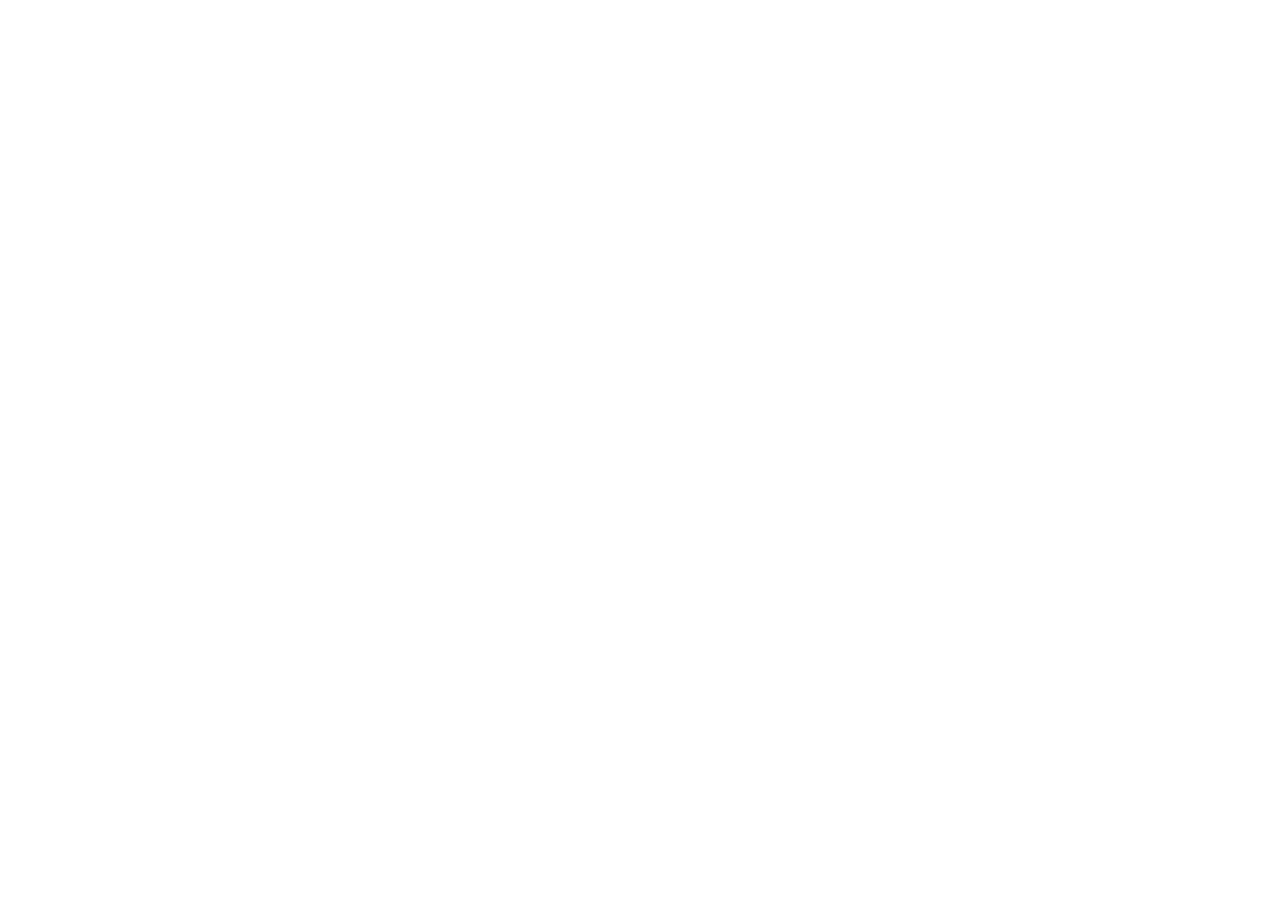
==== index.html @ 8d79bbdd "Initial commit" ====
<!DOCTYPE html>
<html lang="en">
<head>
    <meta charset="UTF-8">
    <meta name="viewport" content="width=device-width, initial-scale=1.0">
    <title>UseDev</title>
    <link rel="preconnect" href="https://fonts.googleapis.com">
<link rel="preconnect" href="https://fonts.gstatic.com" crossorigin>
<link href="https://fonts.googleapis.com/css2?family=Orbitron:wght@400..900&family=Poppins:ital,wght@0,100;0,200;0,300;0,400;0,500;0,600;0,700;0,800;0,900;1,100;1,200;1,300;1,400;1,500;1,600;1,700;1,800;1,900&display=swap" rel="stylesheet">
<link rel="stylesheet" href="styles.css">
<link rel="stylesheet" href="./css/cabecalho.css">
<link rel="stylesheet" href="./css/banner.css">
<link rel="stylesheet" href="./css/categorias.css">
<link rel="stylesheet" href="./css/promocoes.css">
<link rel="stylesheet" href="./css/newsletter.css">
<link rel="stylesheet" href="./css/rodape.css">
</head>
<body>
   
    
</body>
</html>
---- styles.css ----
:root {
    --cor-texto-principal: #0B254B;
    --cor-texto-secundario: #5E6E89;
    --cor-texto: #EFEFEF;
    --fonte-texto: "Poppins", sans-serif;
    --fonte-titulo: "Orbitron", sans-serif;

    --cor-links: #090129;

    --cor-destaque-principal: #FF55DF;
    --cor-destaque-secundario: #8FFF24;

    --cor-fundo-botao: #780BF7;

    --cor-de-fundo: #FFFFFF;
}


* {
    padding: 0;
    margin: 0;
    box-sizing: border-box;
}

body {
    width: 100vw;
}

main {
    width: 100%;
}
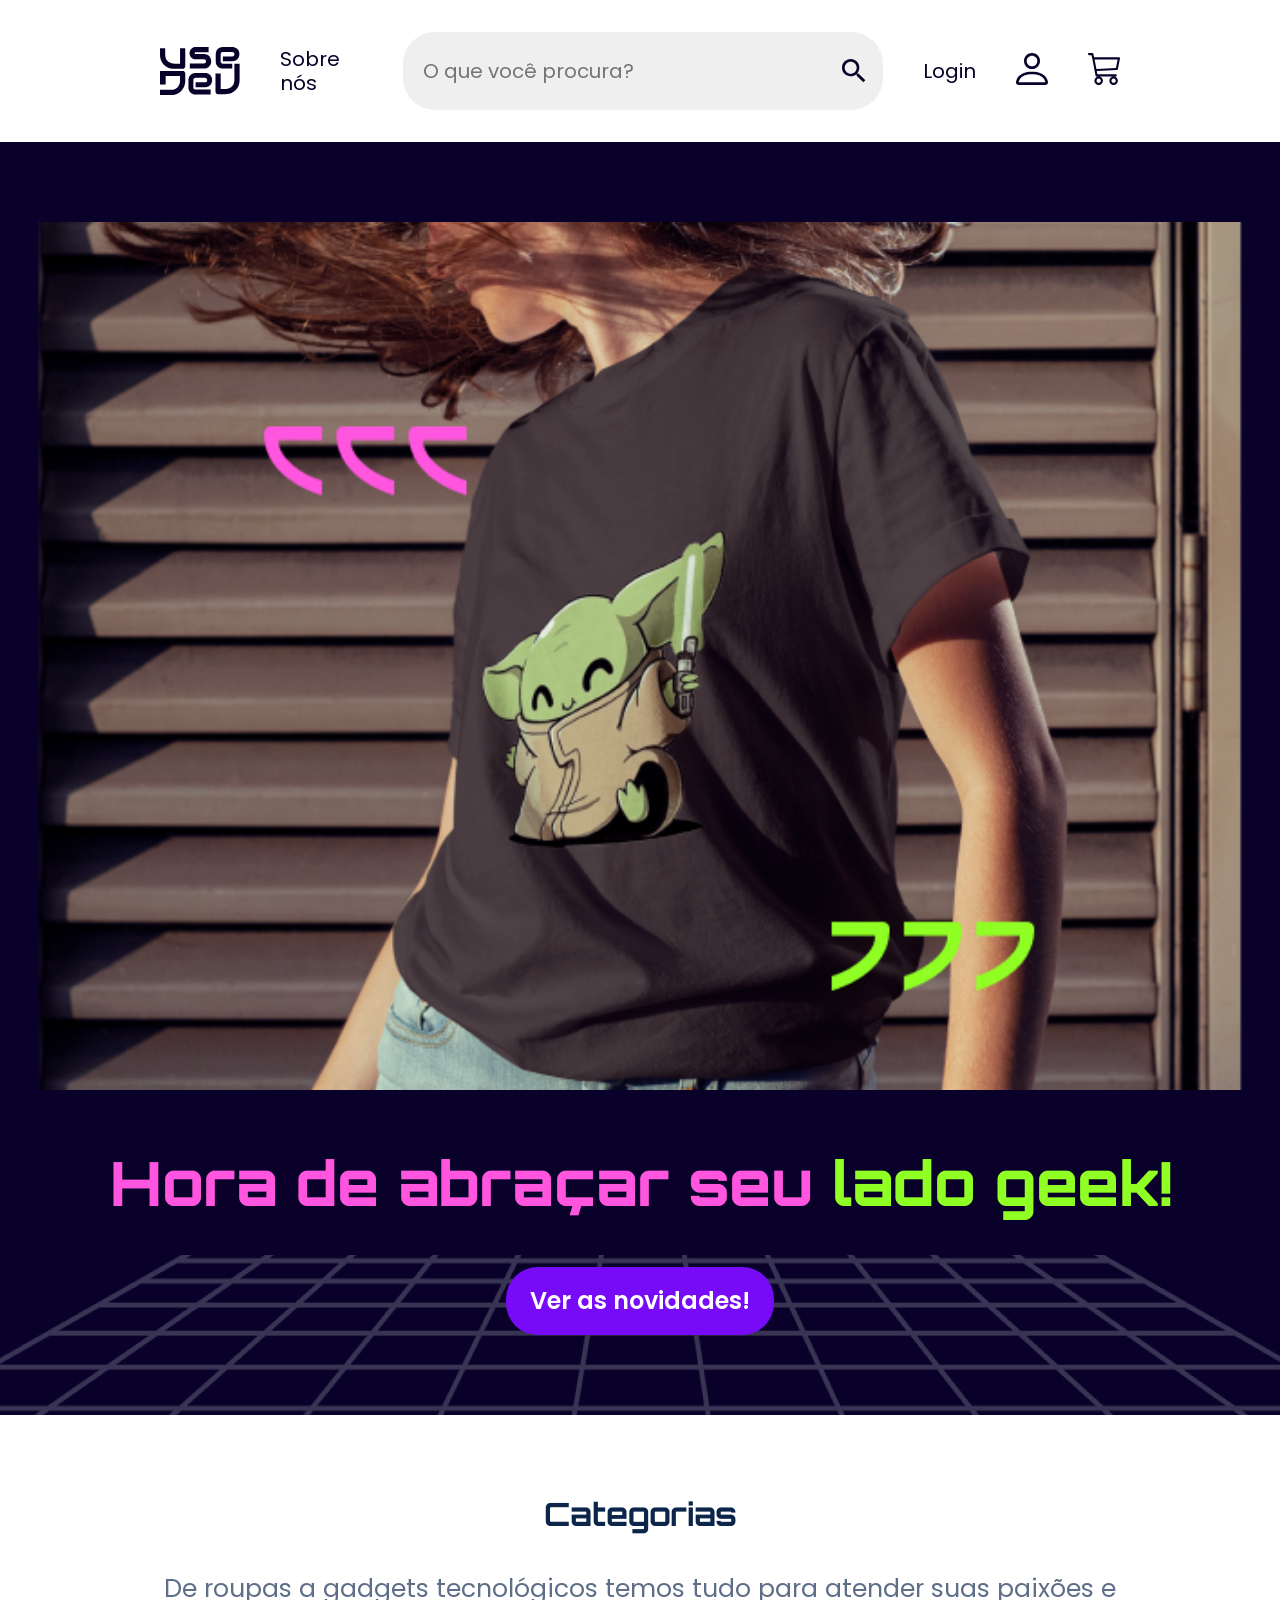
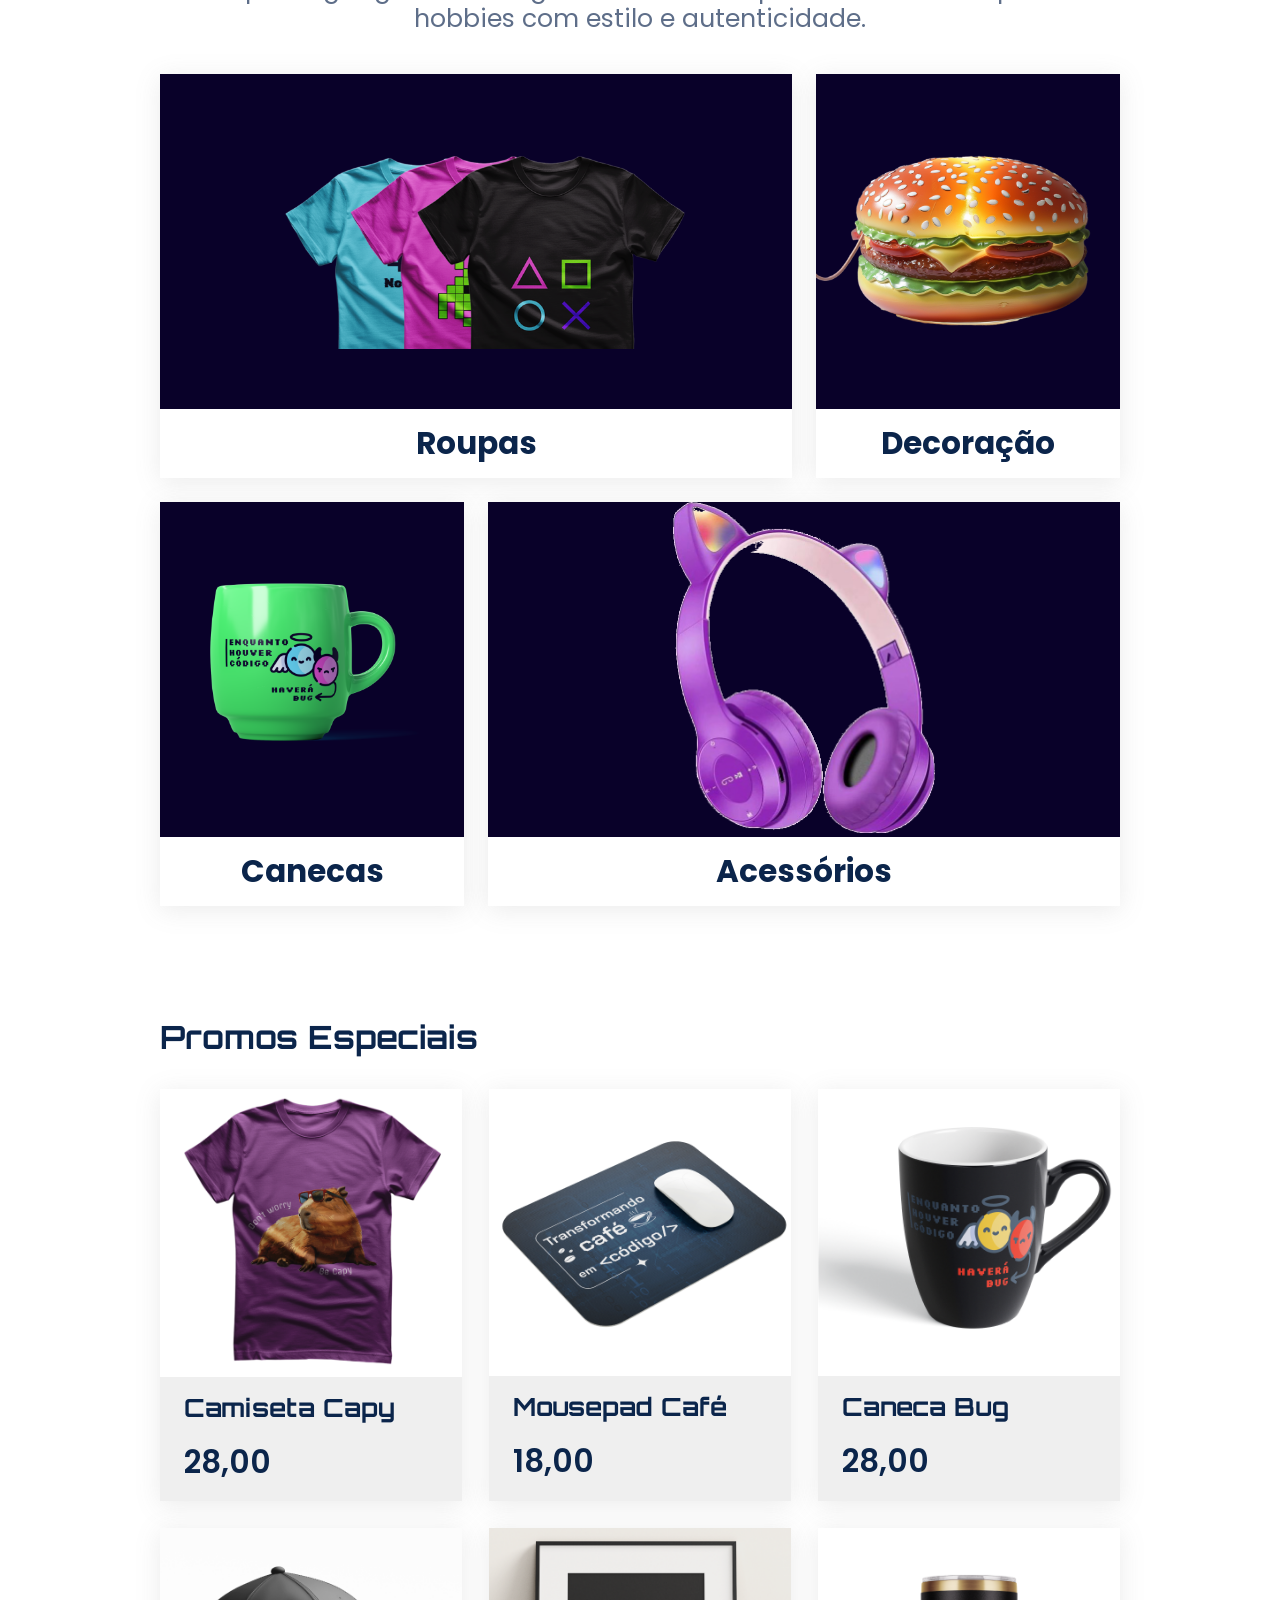
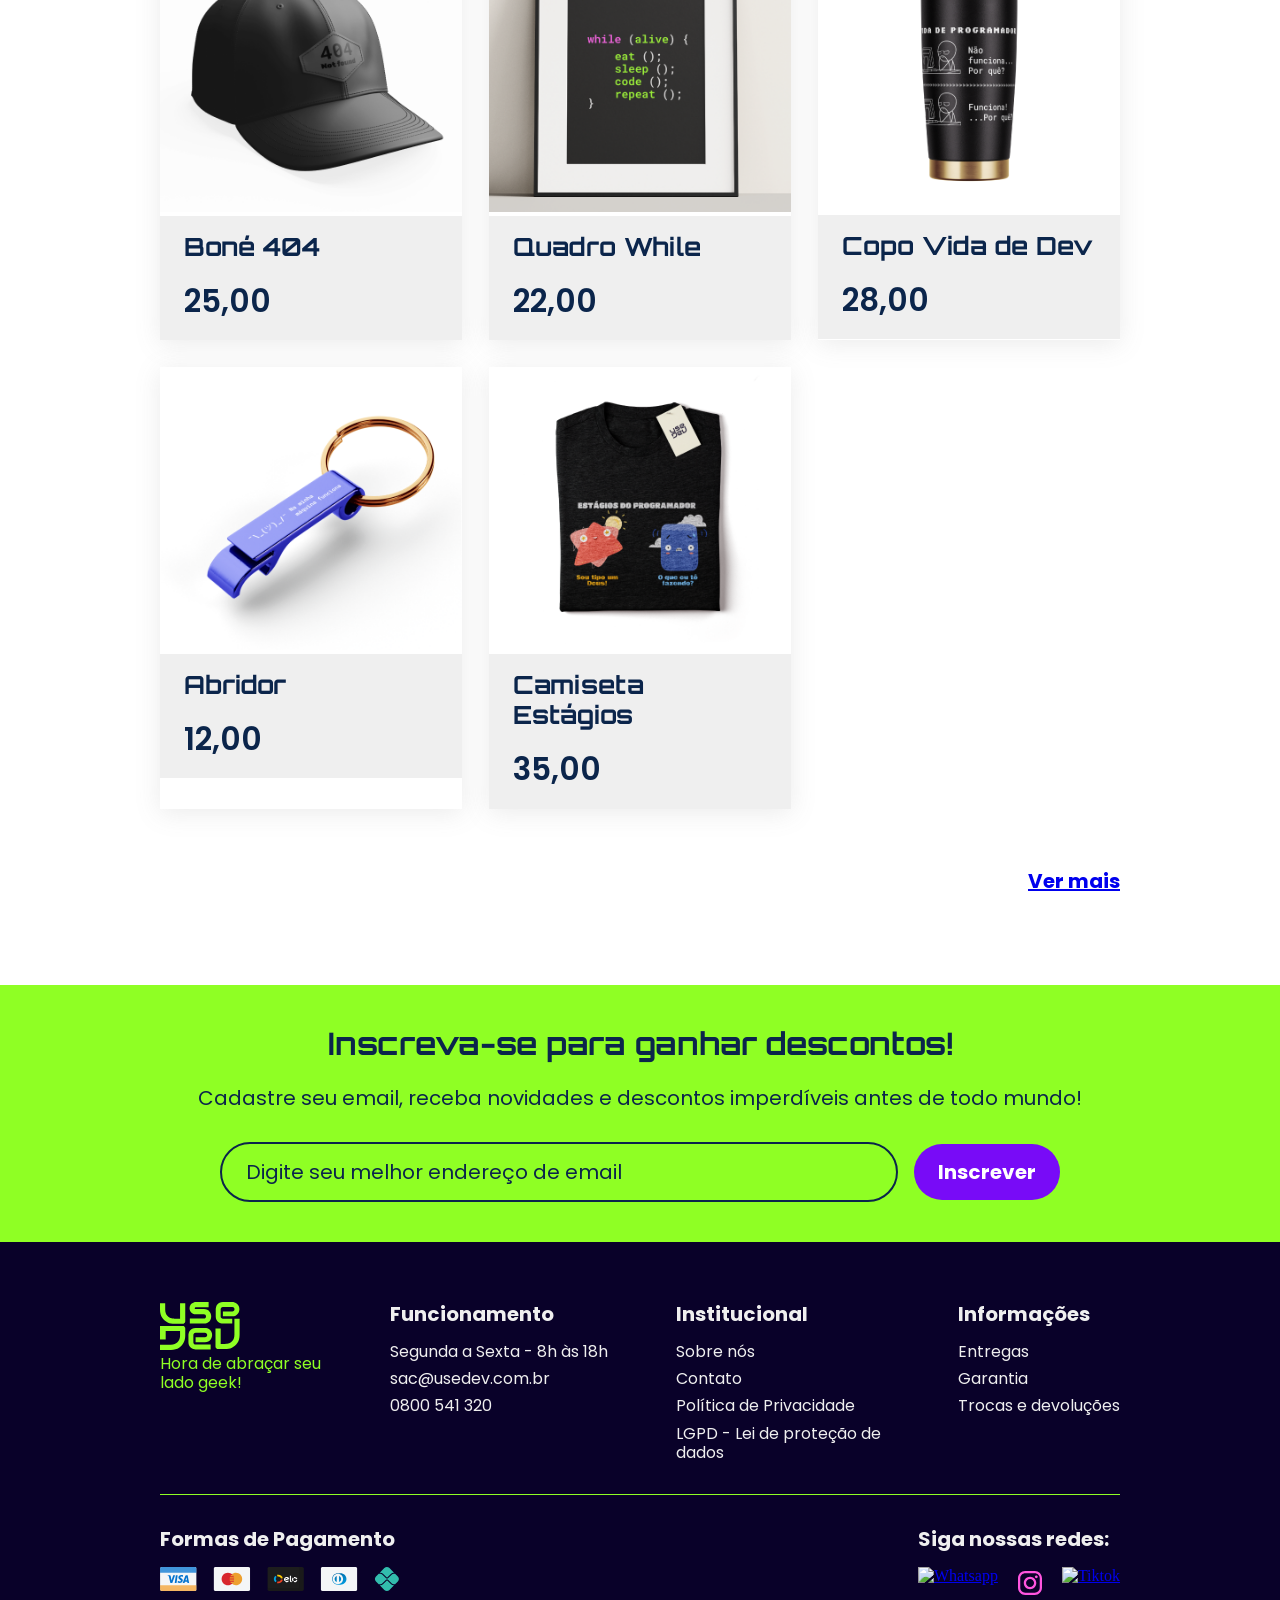
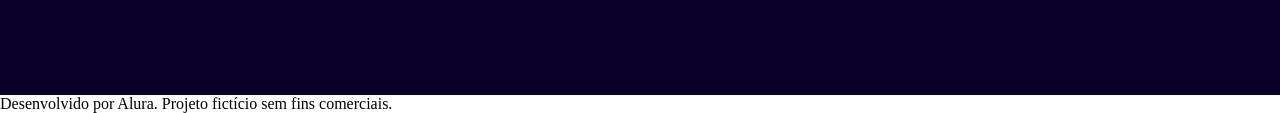
==== commit 7c756f83: "Finbalização de Curso - Projeto em Andamento" ====
--- a/index.html
+++ b/index.html
@@ -1,22 +1,276 @@
 <!DOCTYPE html>
 <html lang="en">
+
 <head>
     <meta charset="UTF-8">
     <meta name="viewport" content="width=device-width, initial-scale=1.0">
     <title>UseDev</title>
     <link rel="preconnect" href="https://fonts.googleapis.com">
-<link rel="preconnect" href="https://fonts.gstatic.com" crossorigin>
-<link href="https://fonts.googleapis.com/css2?family=Orbitron:wght@400..900&family=Poppins:ital,wght@0,100;0,200;0,300;0,400;0,500;0,600;0,700;0,800;0,900;1,100;1,200;1,300;1,400;1,500;1,600;1,700;1,800;1,900&display=swap" rel="stylesheet">
-<link rel="stylesheet" href="styles.css">
-<link rel="stylesheet" href="./css/cabecalho.css">
-<link rel="stylesheet" href="./css/banner.css">
-<link rel="stylesheet" href="./css/categorias.css">
-<link rel="stylesheet" href="./css/promocoes.css">
-<link rel="stylesheet" href="./css/newsletter.css">
-<link rel="stylesheet" href="./css/rodape.css">
+    <link rel="preconnect" href="https://fonts.gstatic.com" crossorigin>
+    <link
+        href="https://fonts.googleapis.com/css2?family=Orbitron:wght@400..900&family=Poppins:ital,wght@0,100;0,200;0,300;0,400;0,500;0,600;0,700;0,800;0,900;1,100;1,200;1,300;1,400;1,500;1,600;1,700;1,800;1,900&display=swap"
+        rel="stylesheet">
+    <link rel="stylesheet" href="styles.css">
+    <link rel="stylesheet" href="./css/cabecalho.css">
+    <link rel="stylesheet" href="./css/banner.css">
+    <link rel="stylesheet" href="./css/categorias.css">
+    <link rel="stylesheet" href="./css/promocoes.css">
+    <link rel="stylesheet" href="./css/newsletter.css">
+    <link rel="stylesheet" href="./css/rodape.css">
 </head>
+
 <body>
-   
+    <header class="cabecalho">
+        <nav class="cabecalho__nav">
+            <ul class="cabecalho__nav_list">
+                <li>
+                    <h1 class="cabecalho__logo">
+                        <img src="./assets/logo-favicon/logo.svg" alt="Logo da UseDev">
+                    </h1>
+                </li>
+                <li class="cabecalho__nav_list_item cabecalho__nav_list_item-sobre">
+                    <a href="#" class="cabecalho__nav_list_link">Sobre nós</a>
+                </li>
+                <li class="cabecalho__nav_list_item cabecalho__nav_list_item-input">
+                    <input type="search" name="search" id="search" placeholder="O que você procura?"
+                        class="cabecalho__nav_list_input">
+                    <img src="./assets/icons/search.svg" alt="lupa" class="pesquisa-icon">
+                </li>
+                <li class="cabecalho__nav_list_item cabecalho__nav_list_item-login">
+                    <a href="#" class="cabecalho__nav_list_link cabecalho__nav_list_link-login">Login</a>
+                </li>
+                <li class="cabecalho__nav_list_item cabecalho__nav_list_item-perfil">
+                    <a href="#" class="cabecalho__nav_list_link cabecalho__nav_list_link-perfil">
+                        <img src="./assets/icons/perfil.svg" alt="perfil">
+                    </a>
+                </li>
+                <li class="cabecalho__nav_list_item cabecalho__nav_list_item-carrinho">
+                    <a href="#" class="cabecalho__nav_list_link cabecalho__nav_list_link-carrinho">
+                        <img src="./assets/icons/carrinho.svg" alt="carrinho">
+                    </a>
+                </li>
+            </ul>
+        </nav>
+    </header>
+    <section class="banner">
+        <img class="banner__imagem" src="./assets/banner.png" alt="Pessoa vestindo camiseta da UseDev">
+        <div class="banner__container">
+            <h2 class="banner__container-titulo">Hora de abraçar seu <span>lado geek!</span></h2>
+            <button class="banner__container-botao">Ver as novidades!</button>
+        </div>
+    </section>
+    <section class="categorias">
+        <h2 class="categorias__titulo">Categorias</h2>
+        <p class="categorias__texto">De roupas a gadgets tecnológicos temos tudo para atender suas paixões e hobbies com
+            estilo e autenticidade.</p>
+        <ul class="categorias__list">
+            <li class="categorias__list_item categorias__list_item-roupas">
+                <div class="categorias__list_item_container">
+                    <img src="./assets/roupas.png" alt="Roupas">
+                </div>
+                <h4 class="categorias__list_item_titulo">Roupas</h4>
+            </li>
+            <li class="categorias__list_item categorias__list_item-decoracao">
+                <div class="categorias__list_item_container">
+                    <img src="./assets/decoracao.png" alt="Decoração">
+                </div>
+                <h4 class="categorias__list_item_titulo">Decoração</h4>
+            </li>
+            <li class="categorias__list_item categorias__list_item-canecas">
+                <div class="categorias__list_item_container">
+                    <img src="./assets/canecas.png" alt="Canecas">
+                </div>
+                <h4 class="categorias__list_item_titulo">Canecas</h4>
+            </li>
+            <li class="categorias__list_item categorias__list_item-acessorios">
+                <div class="categorias__list_item_container">
+                    <img src="./assets/acessorios.png" alt="Acessórios">
+                </div>
+                <h4 class="categorias__list_item_titulo">Acessórios</h4>
+            </li>
+        </ul>
+    </section>
+    <section class="promocoes">
+        <h3 class="promocoes__titulo">Promos Especiais</h3>
+        <ul class="promocoes__list">
+            <li class="promocoes__list_item">
+                <img src="assets/produtos/camiseta-capy.png" alt="camiseta capy">
+                <div class="promocoes__list_item_descricao">
+                    <h4>Camiseta Capy</h4>
+                    <p>28,00</p>
+                </div>
+            </li>
+            <li class="promocoes__list_item">
+                <img src="assets/produtos/mousepad.png" alt="mousepad">
+                <div class="promocoes__list_item_descricao">
+                    <h4>Mousepad Café</h4>
+                    <p>18,00</p>
+                </div>
+            </li>
+            <li class="promocoes__list_item">
+                <img src="assets/produtos/caneca.png" alt="caneca bug">
+                <div class="promocoes__list_item_descricao">
+                    <h4>Caneca Bug</h4>
+                    <p>28,00</p>
+                </div>
+            </li>
+            <li class="promocoes__list_item">
+                <img src="assets/produtos/bone.png" alt="boné">
+                <div class="promocoes__list_item_descricao">
+                    <h4>Boné 404</h4>
+                    <p>25,00</p>
+                </div>
+            </li>
+            <li class="promocoes__list_item">
+                <img src="assets/produtos/quadro.png" alt="quadro while">
+                <div class="promocoes__list_item_descricao">
+                    <h4>Quadro While</h4>
+                    <p>22,00</p>
+                </div>
+            </li>
+            <li class="promocoes__list_item">
+                <img src="assets/produtos/copo.png" alt="Copo Vida de Dev">
+                <div class="promocoes__list_item_descricao">
+                    <h4>Copo Vida de Dev</h4>
+                    <p>28,00</p>
+                </div>
+            </li>
+            <li class="promocoes__list_item">
+                <img src="assets/produtos/abridor.png" alt="abridor de garrafas">
+                <div class="promocoes__list_item_descricao">
+                    <h4>Abridor</h4>
+                    <p>12,00</p>
+                </div>
+            </li>
+            <li class="promocoes__list_item">
+                <img src="assets/produtos/camiseta-estagios.png" alt="Camiseta Estágios">
+                <div class="promocoes__list_item_descricao">
+                    <h4>Camiseta Estágios</h4>
+                    <p>35,00</p>
+                </div>
+            </li>
+        </ul>
+        <div class="promocoes__list_link"><a href="#">Ver mais</a></div>
+    </section>
+    <section class="newsletter">
+        <h3 class="newsletter__titulo">Inscreva-se para ganhar descontos!</h3>
+        <p class="newsletter__texto">Cadastre seu email, receba novidades e descontos imperdíveis antes de todo mundo!</p>
+        <form class="newsletter__form">
+            <input class="newsletter__form_item newsletter__form_item-input" type="email" name="femail" id="femail" placeholder="Digite seu melhor endereço de email">
+            <input class="newsletter__form_item newsletter__form_item-botao" type="submit" value="Inscrever">
+        </form>
+    </section>
+    <footer class="rodape">
+        <div class="rodape__linha">
+            <div class="rodape__coluna rodape__coluna_logo">
+                <img src="assets/logo-favicon/logo-verde.svg" alt="logo da UseDev">
+                <p class="rodape__coluna_logo_texto">Hora de abraçar seu lado geek!</p>
+            </div>
+            <div class="rodape__coluna">
+                <h5 class="rodape__coluna_titulo">Funcionamento</h5>
+                    <ul class="rodape__coluna_list">
+                        <li class="rodape__coluna_list_item">Segunda a Sexta - 8h às 18h</li>
+                        <li class="rodape__coluna_list_item">
+                            <a href="mailto:sac@usedev.com.br">
+                                sac@usedev.com.br
+                            </a>
+                        </li>
+                        <li class="rodape__coluna_list_item">
+                            <a href="tel:+550800541320">
+                                0800 541 320
+                            </a>
+                        </li>
+                    </ul>
+            </div>
+            <div class="rodape__coluna">
+                <h5 class="rodape__coluna_titulo">Institucional</h5>
+                <nav>
+                    <ul class="rodape__coluna_list">
+                        <li class="rodape__coluna_list_item">
+                            <a  href="#">
+                                Sobre nós
+                            </a>
+                        </li>
+                        <li class="rodape__coluna_list_item">
+                            <a  href="#">
+                                Contato
+                            </a>
+                        </li>
+                        <li class="rodape__coluna_list_item">
+                            <a  href="#">
+                                Política de Privacidade
+                            </a>
+                        </li>
+                        <li class="rodape__coluna_list_item">
+                            <a  href="#">
+                                LGPD - Lei de proteção de dados
+                            </a>
+                        </li>
+                    </ul>
+                </nav>
+            </div>
+            <div class="rodape__coluna">
+                <h5 class="rodape__coluna_titulo">Informações</h5>
+                <nav class="rodape__coluna_list">
+                    <li class="rodape__coluna_list_item">
+                        <a  href="#">
+                            Entregas
+                        </a>
+                    </li>
+                    <li class="rodape__coluna_list_item">
+                        <a  href="#">
+                            Garantia
+                        </a>
+                    </li> 
+                    <li class="rodape__coluna_list_item">
+                        <a  href="#">
+                            Trocas e devoluções
+                        </a>
+                    </li> 
+                </nav>
+            </div>
+        </div>
+        <div class="rodape__linha">
+            <div class="rodape__coluna">
+                <h5 class="rodape__coluna_titulo">Formas de Pagamento</h5>
+                <ul class="rodape__coluna_list-cartao">
+                    <li>
+                        <img src="assets/icons/ico-cartao-visa.svg" alt="Visa">
+                    </li>
+                    <li>
+                        <img src="assets/icons/ico-cartao-master.svg" alt="MasterCard">
+                    </li>
+                    <li>
+                        <img src="assets/icons/ico-cartao-elo.svg" alt="Elo">
+                    </li>
+                    <li>
+                        <img src="assets/icons/ico-cartao-diners.svg" alt="Diners Club">
+                    </li>
+                    <li>
+                        <img src="assets/icons/ico-pix.svg" alt="Pix">
+                    </li>
+                </ul>
+            </div>
+            <div class="rodape__coluna">
+                <h5 class="rodape__coluna_titulo">Siga nossas redes:</h5>
+                <ul class="rodape__coluna_list-redes-sociais">
+                    <li>
+                        <a href="#"><img src="assets/icons/Whatsapp.svg" alt="Whatsapp"></a>
+                    </li>
+                    <li>
+                        <a href="#"><img src="assets/icons/Instragam.svg" alt="Instagram"></a>
+                    </li>
+                    <li>
+                        <a href="#"><img src="assets/icons/Tiktok.svg" alt="Tiktok"></a>
+                    </li>
+                </ul>
+            </div>
+        </div>
+    </footer>
     
+        <div class="rodape__copyright">
+                <p class="rodape__copyright_texto">Desenvolvido por Alura. Projeto fictício sem fins comerciais.</p>
+        </div>
 </body>
+
 </html>
--- a/styles.css
+++ b/styles.css
@@ -21,10 +21,10 @@
     margin: 0;
     box-sizing: border-box;
 }
-
+/*
 body {
     width: 100vw;
-}
+}*/
 
 main {
     width: 100%;
--- a/css/cabecalho.css
+++ b/css/cabecalho.css
@@ -0,0 +1,91 @@
+@charset "UTF-8";
+
+.cabecalho {
+    padding: 32px 12.5%;
+    width: 100%;
+}
+
+.cabecalho__nav_list {
+    display: grid;
+    grid-template-columns: 1fr auto 50% auto auto auto;
+    gap: 40px;
+    list-style-type: none;
+    align-items: center;
+    width: 100%;
+}
+
+.cabecalho__logo {
+    width: 79.61px;
+    height: 48px;
+}
+
+.cabecalho__nav_list_link {
+    font-size: 20px;
+    line-height: 24px;
+    text-decoration: none;
+    color: var(--cor-links);
+    font-family: var(--fonte-texto);
+}
+
+.cabecalho__nav_list_item-input {
+    position: relative;
+
+}
+
+.cabecalho__nav_list_input {
+    width: 100%;
+    height: 100%;
+    padding: 24px 20px;
+    box-sizing: border-box;
+    background-color: var(--cor-texto);
+    border-radius: 32px;
+    border: none;
+    font-size: 20px;
+    line-height: 24px;
+    font-family: var(--fonte-texto);
+    color: var(--cor-links);
+}
+
+.pesquisa-icon{
+    position: absolute;
+    right: 17.5px;
+    top: 50%;
+    transform: translateY(-50%);
+    width: 24px;
+    height: 24px;
+    pointer-events: none;
+}
+
+@media screen and (max-width: 768px) {
+    .cabecalho__nav_list {
+        grid-template-areas: 
+        "logo sobre login perfil carrinho"
+        "input input input input input";
+        grid-template-columns: 1fr 2fr .5fr .5fr .5fr;
+    }
+
+    .cabecalho__logo {
+        grid-area: logo;
+        justify-self: center;
+    }
+
+    .cabecalho__nav_list_item-sobre {
+        grid-area: sobre;
+    }
+
+    .cabecalho__nav_list_item-login {
+        grid-area: login;
+    }
+
+    .cabecalho__nav_list_item-perfil {
+        grid-area: perfil;
+    }
+
+    .cabecalho__nav_list_item-carrinho {
+        grid-area: carrinho;
+    }
+
+    .cabecalho__nav_list_item-input {
+        grid-area: input;
+    }
+}
--- a/css/banner.css
+++ b/css/banner.css
@@ -0,0 +1,56 @@
+@charset "UTF-8";
+
+.banner{
+    background: var(--cor-links);
+    padding: 80px 12.5%;
+    display: grid;
+    grid-template-columns: repeat(2, 1fr);
+    background-image: url("../assets/banner-background.png");
+    background-repeat: no-repeat;
+    background-position: bottom;
+    align-items: center;
+    gap: 56px;
+}
+
+.banner__container-titulo {
+    font-family: var(--fonte-titulo);
+    color: var(--cor-destaque-principal);
+    font-weight: 800;
+    font-size: 76px;
+    line-height: 91.2px;
+    padding-bottom: 48px;
+}
+
+.banner__container-titulo span {
+    color: var(--cor-destaque-secundario);
+}
+
+.banner__container-botao {
+    padding: 16px 24px;
+    color: var(--cor-de-fundo);
+    font-weight: 600;
+    font-family: var(--fonte-texto);
+    line-height: 36px;
+    font-size: 24px;
+    background-color: var(--cor-fundo-botao);
+    border-radius: 32px;
+    border: none;
+}
+
+.banner__imagem{
+    width: 100%;
+}
+
+@media screen and (max-width: 1280px) {
+    .banner {
+        grid-template-columns: 1fr;
+        text-align: center;
+        padding: 80px 38px;
+    }
+
+    .banner__container-titulo {
+        font-size: 61px;
+        line-height: 73.2px;
+    }
+
+}
--- a/css/categorias.css
+++ b/css/categorias.css
@@ -0,0 +1,77 @@
+@charset "UTF-8";
+
+.categorias {
+    padding: 80px 12.5%;
+}
+
+.categorias__titulo {
+    font-size: 32px;
+    line-height: 39px;
+    text-align: center;
+    font-family: var(--fonte-titulo);
+    color: var(--cor-texto-principal);
+    margin-bottom: 40px;
+}
+
+.categorias__texto {
+    font-size: 25px;
+    line-height: 30px;
+    text-align: center;
+    font-family: var(--fonte-texto);
+    color: var(--cor-texto-secundario);
+    margin-bottom: 40px;
+}
+
+.categorias__list {
+    display: grid;
+    grid-template-columns: 1fr 1fr 1fr;
+    grid-template-rows: auto auto;
+    grid-template-areas:
+    "roupas roupas decoracao"
+    "canecas acessorios acessorios";
+    gap: 24px;
+    list-style-type: none;
+}
+
+.categorias__list_item {
+    box-shadow: 0px 4px 24px 0px #7b7b7b26;
+}
+
+.categorias__list_item-roupas {
+    grid-area: roupas;
+}
+
+.categorias__list_item-decoracao {
+    grid-area: decoracao;
+}
+
+.categorias__list_item-canecas {
+    grid-area: canecas;
+}
+
+.categorias__list_item-acessorios {
+    grid-area: acessorios;
+}
+
+.categorias__list_item_container {
+    background-color: var(--cor-links);
+    text-align: center;
+}
+
+.categorias__list_item_container img {
+    height: 331px;
+    width: 100%;
+    object-fit: contain;
+}
+
+
+.categorias__list_item_titulo {
+    font-size: 31px;
+    font-weight: 700;
+    line-height: 37.2px;
+    font-family: var(--fonte-texto);
+    color: var(--cor-texto-principal);
+    padding: 16px 0;
+    text-align: center;
+}
+
--- a/css/promocoes.css
+++ b/css/promocoes.css
@@ -0,0 +1,62 @@
+@charset "UTF-8";
+
+.promocoes {
+    padding: 32px 12.5%;
+}
+
+.promocoes__list {
+    display: grid;
+    grid-template-columns: repeat(auto-fit, minmax(300px, 1fr));
+    gap: 26.67px;
+    list-style-type: none;
+}
+
+.promocoes__titulo {
+    font-size: 32px;
+    line-height: 39px;
+    font-family: var(--fonte-titulo);
+    color: var(--cor-texto-principal);
+    margin-bottom: 32px;
+}
+
+.promocoes__list_item {
+    box-shadow: 0px 4px 24px 0 #7b7b7b26;
+}
+
+.promocoes__list_item img {
+    width: 100%;
+    object-fit: contain;
+}
+
+.promocoes__list_item_descricao {
+    color: var(--cor-texto-principal);
+    background-color: var(--cor-texto);
+    padding: 16px 24px;
+}
+
+.promocoes__list_item_descricao h4 {
+    font-size: 25px;
+    line-height: 30px;
+    font-family: var(--fonte-titulo);
+    font-weight: 700;
+}
+
+.promocoes__list_item_descricao p {
+    font-size: 31px;
+    font-weight: 600;
+    line-height: 46.5px;
+    font-family: var(--fonte-texto);
+    margin-top: 16px;
+    font-weight: 600;
+}
+
+.promocoes__list_link {
+    font-size: 20px;
+    font-weight: 700;
+    font-family: var(--fonte-texto);
+    line-height: 120%;
+    color: var(--cor-fundo-botao);
+    padding: 20px 0;
+    margin: 40px 0;
+    text-align: right;
+}
--- a/css/newsletter.css
+++ b/css/newsletter.css
@@ -0,0 +1,111 @@
+@charset "UTF-8";
+
+.newsletter{
+    background-color: var(--cor-destaque-secundario);
+    width: 100%;
+    padding: 40px 60px;
+    text-align: center;
+}
+
+.newsletter__titulo {
+    font-family: var(--fonte-titulo);
+    color: var(--cor-texto-principal);
+    font-weight: 700;
+    font-size: 31px;
+    line-height: 120%;
+    margin-bottom: 24px;
+}
+
+.newsletter__texto {
+    font-family: var(--fonte-texto);
+    color: var(--cor-texto-principal);
+    font-weight: 400;
+    font-size: 20px;
+    line-height: 120%;
+    margin-bottom: 32px;
+}
+
+.newsletter__form {
+    display: flex;
+    align-items: center;
+    justify-content: center;
+    gap: 16px;
+}
+
+.newsletter__form_item-input {
+    background-color: transparent;
+    border: 2px solid var(--cor-texto-principal);
+    border-radius: 32px;
+    padding: 16px 24px;
+    font-family: var(--fonte-texto);
+    color: var(--cor-texto-principal);
+    font-weight: 400;
+    font-size: 20px;
+    line-height: 120%;
+    width: 678px;
+}
+
+.newsletter__form_item-input::placeholder {
+    font-family: var(--fonte-texto);
+    color: var(--cor-texto-principal);
+    font-weight: 400;
+    font-size: 20px;
+    line-height: 120%;
+}
+
+.newsletter__form_item-input:focus {
+    outline: none;
+}
+
+.newsletter__form_item-botao {
+    background-color: var(--cor-fundo-botao);
+    color: var(--cor-de-fundo);
+    padding: 16px 24px;
+    border: none;
+    border-radius: 32px;
+    font-size: 20px;
+    font-family: var(--fonte-texto);
+    font-weight: 700;
+    line-height: 120%;
+    text-align: center;
+}
+
+@media screen and (max-width: 1024px) {
+    .newsletter__titulo{
+        font-size: 25px;
+    }
+
+    .newsletter__form {
+    flex-direction: column;
+    }
+
+    .newsletter__form_item-input{
+        max-width: 648px;
+        font-size: 16px;
+        text-align: center;
+    }
+
+    .newsletter__form_item-input::placeholder {
+        font-size: 16px;
+        text-align: center;
+    }
+}
+
+@media screen and (max-width: 768px) {
+    .newsletter {
+        padding: 40px 20px;
+    }
+    .newsletter__titulo{
+        font-size: 16px;
+    }
+
+    .newsletter__form_item-input{
+        font-size: 13px;
+        width: 100%;
+    }
+
+    .newsletter__form_item-input::placeholder {
+        font-size: 13px;
+    }
+
+}
--- a/css/rodape.css
+++ b/css/rodape.css
@@ -0,0 +1,115 @@
+@charset "UTF-8";
+
+.rodape {
+    padding: 60px 12.5%;
+    background: var(--cor-links);
+    margin: 0 auto;
+}
+
+.rodape__linha {
+    display: grid;
+    grid-template-columns: repeat(4, auto);
+    justify-content: space-between;
+    margin-bottom: 32px;
+    gap: 68px;
+}
+
+.rodape__linha:last-child {
+    border-top: 1.5px solid var(--cor-destaque-secundario);
+    padding-top: 32px;
+    display: grid;
+    grid-template-columns: repeat(2, auto);
+    justify-content: space-between;
+}
+
+.rodape__coluna_logo img {
+    width: 79.61px;
+    height: 48px;
+}
+
+.rodape__coluna_logo_texto {
+    font-family: var(--fonte-texto);
+    font-weight: 400;
+    font-size: 16px;
+    color: var(--cor-destaque-secundario);
+    line-height: 19.2px;
+}
+
+.rodape__coluna_titulo {
+    font-family: var(--fonte-texto);
+    font-weight: 700;
+    font-size: 20px;
+    color: var(--cor-texto);
+    line-height: 24px;
+    margin-bottom: 16px;
+}
+
+.rodape__coluna_list {
+    list-style-type: none;
+    color: var(--cor-texto);
+    font-family: var(--fonte-texto);
+    font-size: 16px;
+    line-height: 19.2px;
+}
+
+.rodape__coluna_list_item {
+    margin-bottom: 8px;
+}
+
+.rodape__coluna_list_item:last-child {
+    margin-bottom: 0;
+}
+
+.rodape__coluna_list_item a {
+    color: var(--cor-texto);
+    text-decoration: none;
+}
+
+.rodape__coluna_list-cartao{
+    display: inline-grid;
+    grid-template-columns: repeat(5, auto);
+    gap: 16px;
+    list-style-type: none;
+}
+
+.rodape__coluna_list-redes-sociais {
+    display: inline-grid;
+    grid-template-columns: repeat(3, auto);
+    gap: 16px;
+    list-style-type: none
+}
+
+@media screen and (max-width: 768px) {
+    .rodape__linha:first-child {
+        display: grid;
+        grid-template-areas:
+        "logo logo logo"
+        "funcionamento institucional informacoes";
+        justify-content: space-between;
+        gap: 24px;
+    }
+
+    .rodape__linha:first-child .rodape__coluna_logo {
+        grid-area: logo;
+        text-align: center;
+        margin-bottom: 40px;
+        padding-bottom: 40px;
+        border-bottom: 1.5px solid var(--cor-destaque-secundario);
+    }
+
+    .rodape__linha:first-child .rodape__coluna:nth-child(2) {
+        grid-area: funcionamento;
+    }
+
+    .rodape__linha:first-child .rodape__coluna:nth-child(3) {
+        grid-area: institucional;
+    }
+
+    .rodape__linha:first-child .rodape__coluna:nth-child(4) {
+        grid-area: informacoes;
+    }
+
+    .rodape__linha:last-child {
+        border-top: 0;
+        padding-top: 0px;
+}
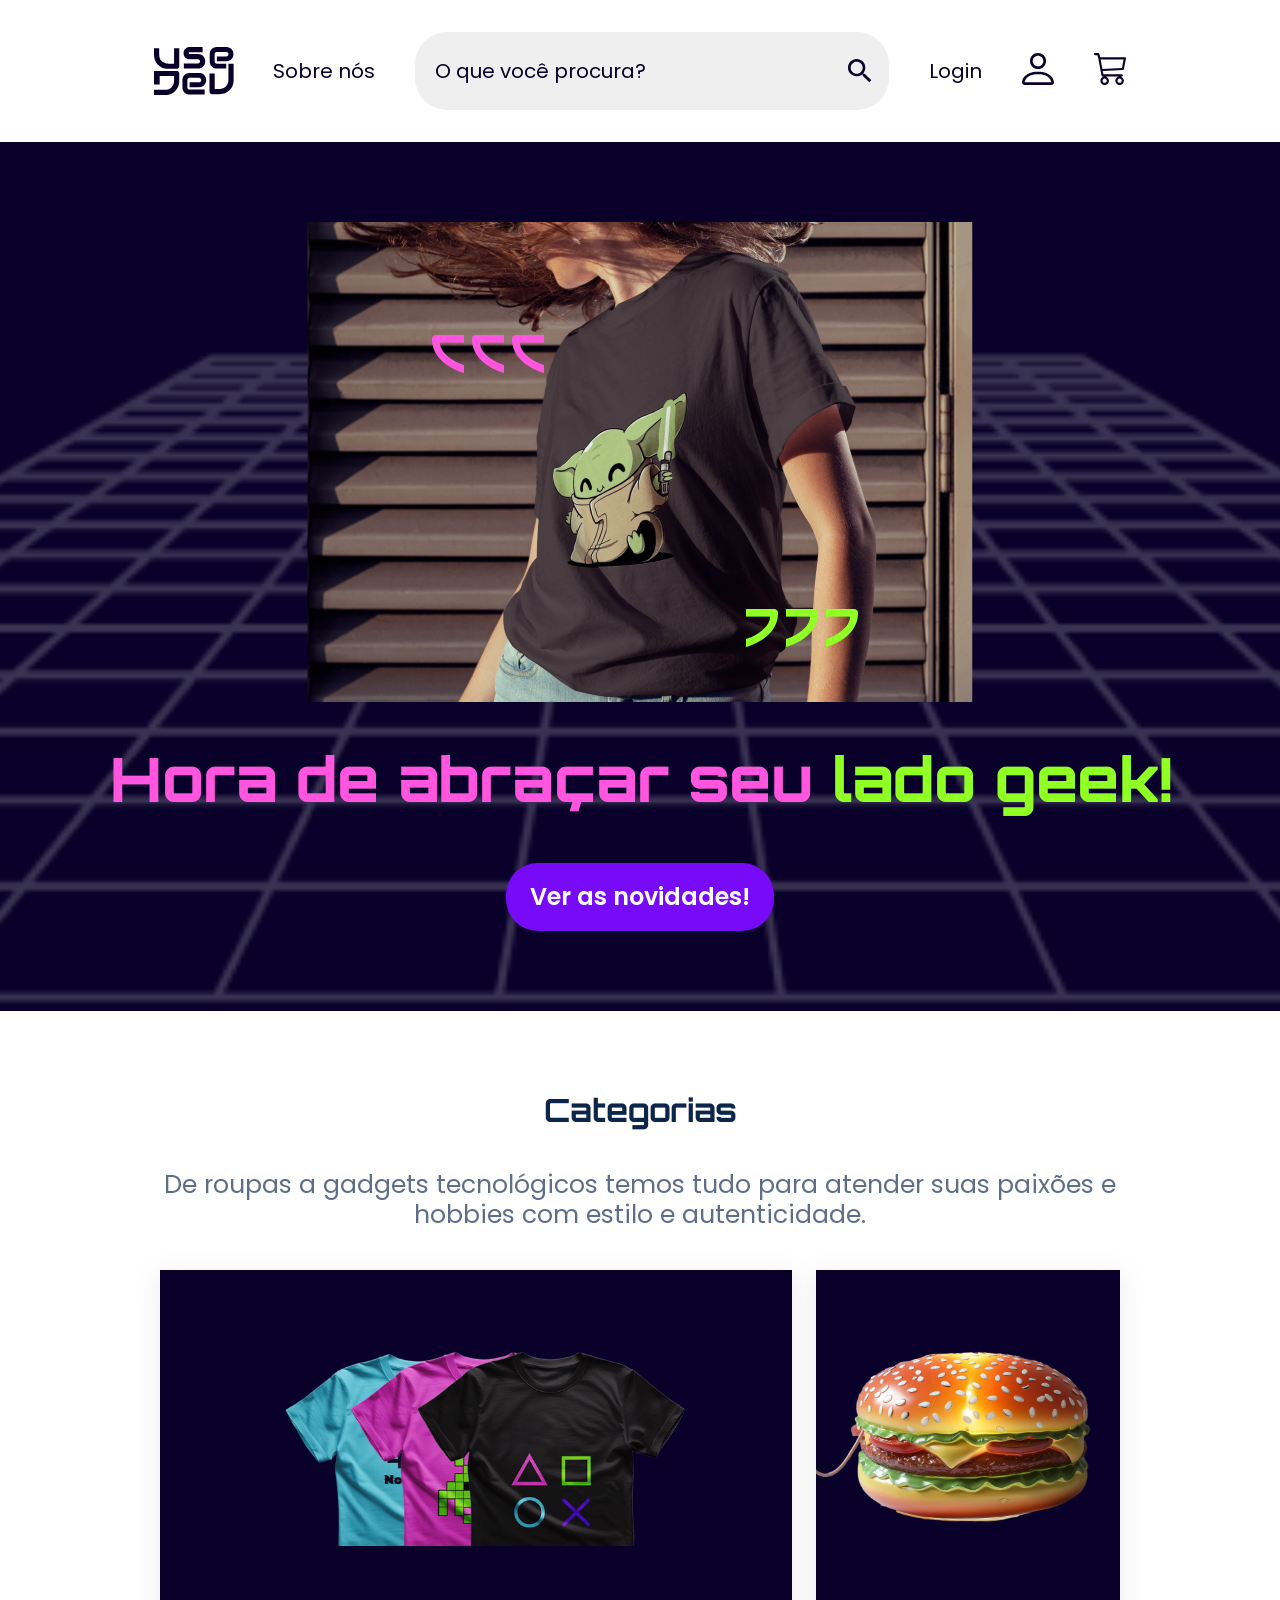
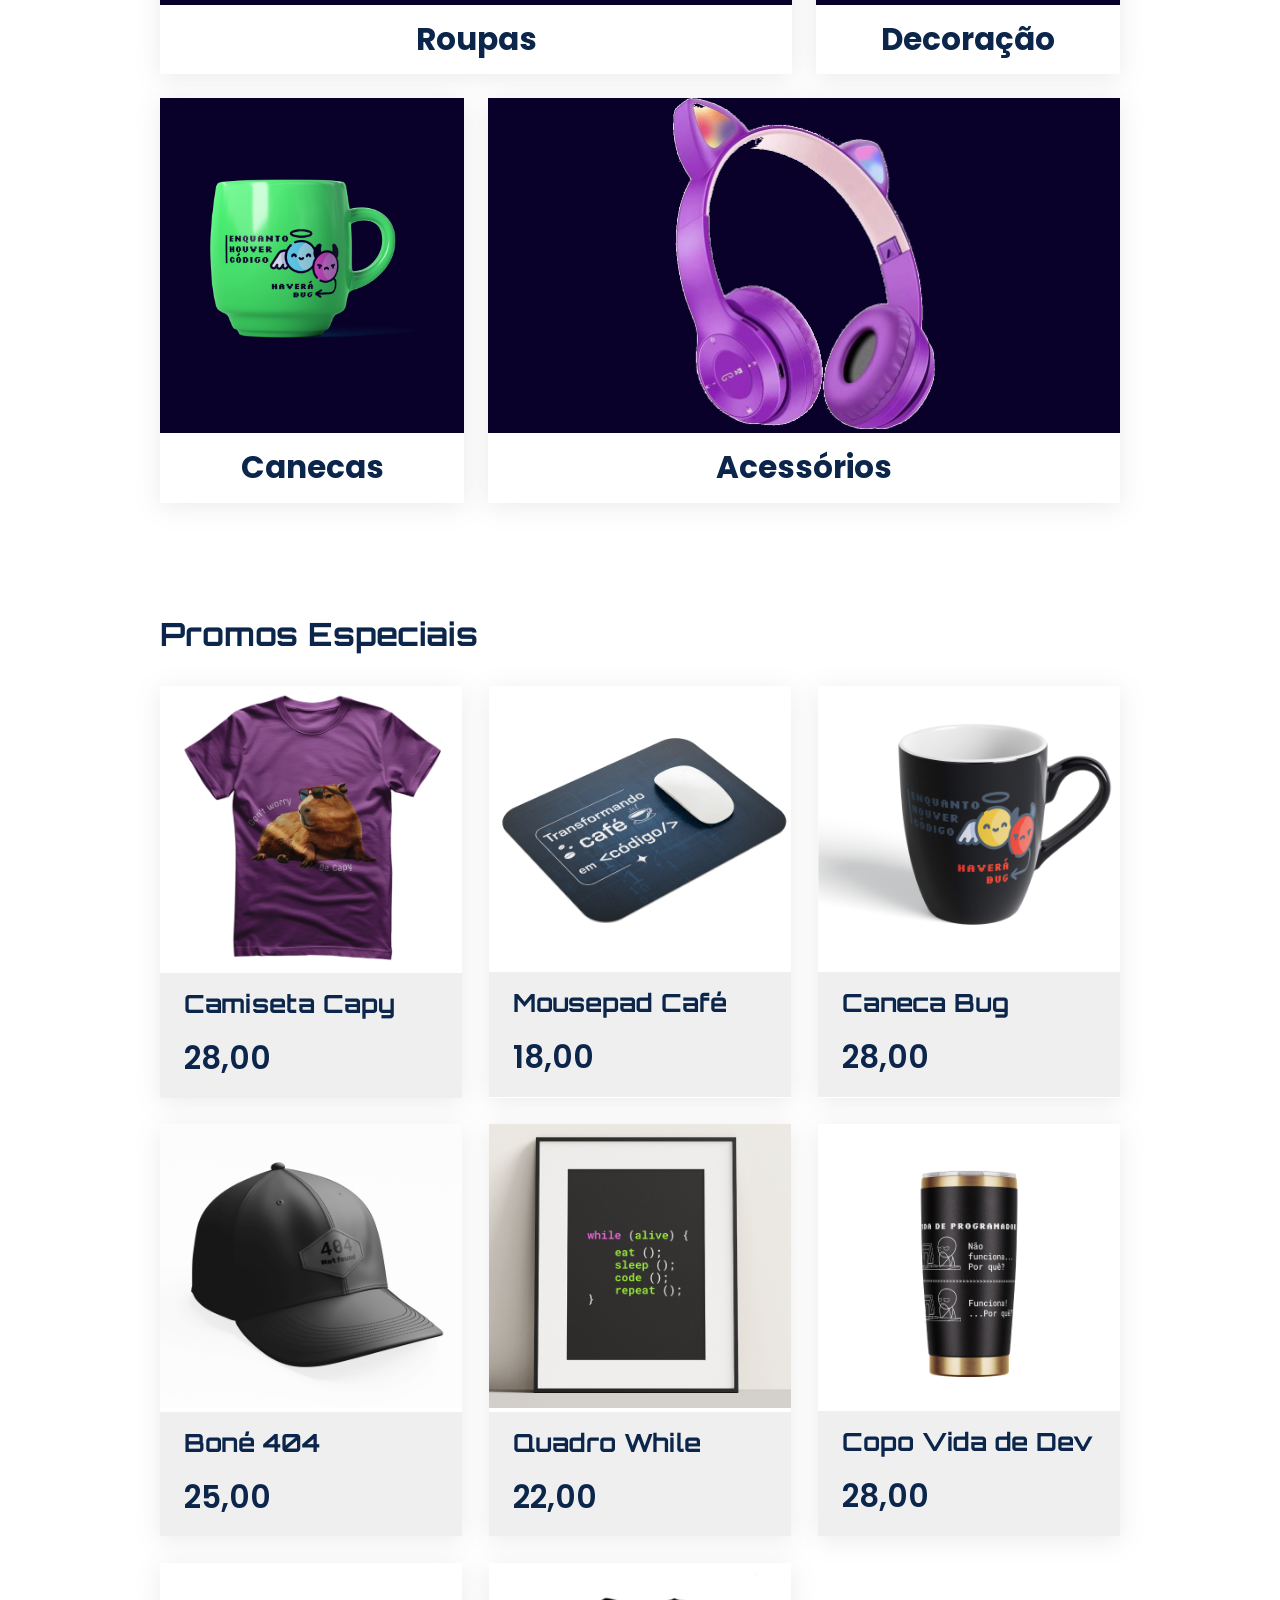
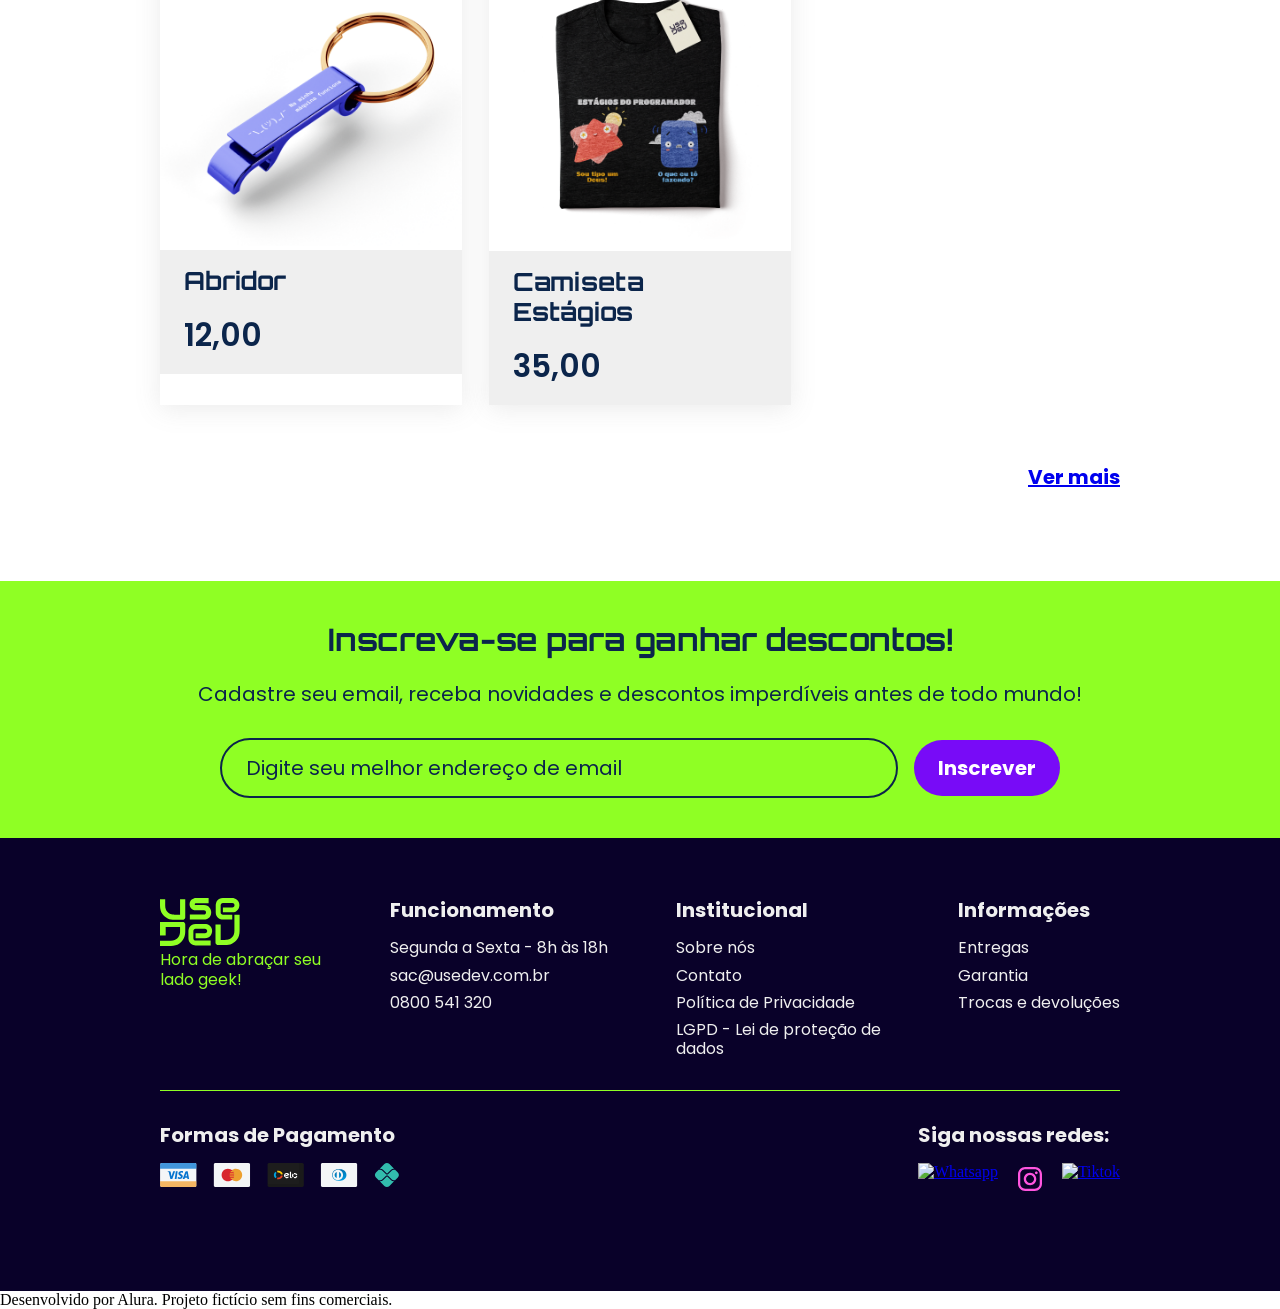
==== commit 174555b2: "Responsividade Banner e Cabeçalho" ====
--- a/index.html
+++ b/index.html
@@ -23,6 +23,22 @@
     <header class="cabecalho">
         <nav class="cabecalho__nav">
             <ul class="cabecalho__nav_list">
+                <li class="cabecalho__nav_list_item cabecalho__nav_list_item-menu">
+                    <label for="menu">
+                        <img src="assets/icons/menu.svg" alt="menu">
+                    </label>
+                    <input type="checkbox" name="menu" id="menu" hidden>
+
+                    <nav class="cabecalho__menu-hamburguer">
+                        <ul>
+                            <li><a href="#" class="cabecalho__nav_list_link cabecalho__menu-hamburguer_link">Sobre
+                                    nós</a></li>
+                            <li><a href="#" class="cabecalho__nav_list_link cabecalho__menu-hamburguer_link">Login</a>
+                            </li>
+                        </ul>
+                    </nav>
+                </li>
+
                 <li>
                     <h1 class="cabecalho__logo">
                         <img src="./assets/logo-favicon/logo.svg" alt="Logo da UseDev">
@@ -154,9 +170,11 @@
     </section>
     <section class="newsletter">
         <h3 class="newsletter__titulo">Inscreva-se para ganhar descontos!</h3>
-        <p class="newsletter__texto">Cadastre seu email, receba novidades e descontos imperdíveis antes de todo mundo!</p>
+        <p class="newsletter__texto">Cadastre seu email, receba novidades e descontos imperdíveis antes de todo mundo!
+        </p>
         <form class="newsletter__form">
-            <input class="newsletter__form_item newsletter__form_item-input" type="email" name="femail" id="femail" placeholder="Digite seu melhor endereço de email">
+            <input class="newsletter__form_item newsletter__form_item-input" type="email" name="femail" id="femail"
+                placeholder="Digite seu melhor endereço de email">
             <input class="newsletter__form_item newsletter__form_item-botao" type="submit" value="Inscrever">
         </form>
     </section>
@@ -168,41 +186,41 @@
             </div>
             <div class="rodape__coluna">
                 <h5 class="rodape__coluna_titulo">Funcionamento</h5>
-                    <ul class="rodape__coluna_list">
-                        <li class="rodape__coluna_list_item">Segunda a Sexta - 8h às 18h</li>
-                        <li class="rodape__coluna_list_item">
-                            <a href="mailto:sac@usedev.com.br">
-                                sac@usedev.com.br
-                            </a>
-                        </li>
-                        <li class="rodape__coluna_list_item">
-                            <a href="tel:+550800541320">
-                                0800 541 320
-                            </a>
-                        </li>
-                    </ul>
+                <ul class="rodape__coluna_list">
+                    <li class="rodape__coluna_list_item">Segunda a Sexta - 8h às 18h</li>
+                    <li class="rodape__coluna_list_item">
+                        <a href="mailto:sac@usedev.com.br">
+                            sac@usedev.com.br
+                        </a>
+                    </li>
+                    <li class="rodape__coluna_list_item">
+                        <a href="tel:+550800541320">
+                            0800 541 320
+                        </a>
+                    </li>
+                </ul>
             </div>
             <div class="rodape__coluna">
                 <h5 class="rodape__coluna_titulo">Institucional</h5>
                 <nav>
                     <ul class="rodape__coluna_list">
                         <li class="rodape__coluna_list_item">
-                            <a  href="#">
+                            <a href="#">
                                 Sobre nós
                             </a>
                         </li>
                         <li class="rodape__coluna_list_item">
-                            <a  href="#">
+                            <a href="#">
                                 Contato
                             </a>
                         </li>
                         <li class="rodape__coluna_list_item">
-                            <a  href="#">
+                            <a href="#">
                                 Política de Privacidade
                             </a>
                         </li>
                         <li class="rodape__coluna_list_item">
-                            <a  href="#">
+                            <a href="#">
                                 LGPD - Lei de proteção de dados
                             </a>
                         </li>
@@ -213,20 +231,20 @@
                 <h5 class="rodape__coluna_titulo">Informações</h5>
                 <nav class="rodape__coluna_list">
                     <li class="rodape__coluna_list_item">
-                        <a  href="#">
+                        <a href="#">
                             Entregas
                         </a>
                     </li>
                     <li class="rodape__coluna_list_item">
-                        <a  href="#">
+                        <a href="#">
                             Garantia
                         </a>
-                    </li> 
-                    <li class="rodape__coluna_list_item">
-                        <a  href="#">
+                    </li>
+                    <li class="rodape__coluna_list_item">
+                        <a href="#">
                             Trocas e devoluções
                         </a>
-                    </li> 
+                    </li>
                 </nav>
             </div>
         </div>
@@ -267,10 +285,10 @@
             </div>
         </div>
     </footer>
-    
-        <div class="rodape__copyright">
-                <p class="rodape__copyright_texto">Desenvolvido por Alura. Projeto fictício sem fins comerciais.</p>
-        </div>
+
+    <div class="rodape__copyright">
+        <p class="rodape__copyright_texto">Desenvolvido por Alura. Projeto fictício sem fins comerciais.</p>
+    </div>
 </body>
 
 </html>
--- a/css/cabecalho.css
+++ b/css/cabecalho.css
@@ -1,13 +1,21 @@
 @charset "UTF-8";
 
+ .cabecalho__menu-hamburguer {
+    display: none;
+ }
+
 .cabecalho {
-    padding: 32px 12.5%;
+    padding: 32px 12%;
     width: 100%;
+}
+
+.cabecalho__nav_list_item-menu {
+    display: none;
 }
 
 .cabecalho__nav_list {
     display: grid;
-    grid-template-columns: 1fr auto 50% auto auto auto;
+    grid-template-columns: 1fr auto minmax(30%, 50%) auto auto auto;
     gap: 40px;
     list-style-type: none;
     align-items: center;
@@ -18,6 +26,12 @@
     width: 79.61px;
     height: 48px;
 }
+
+.cabecalho__nav_list_item-sobre, .cabecalho__nav_list_item-login {
+    white-space: nowrap;
+    text-align: center;
+}
+
 
 .cabecalho__nav_list_link {
     font-size: 20px;
@@ -46,6 +60,10 @@
     color: var(--cor-links);
 }
 
+.cabecalho__nav_list_input::placeholder {
+    color: var(--cor-links);
+}
+
 .pesquisa-icon{
     position: absolute;
     right: 17.5px;
@@ -56,7 +74,11 @@
     pointer-events: none;
 }
 
-@media screen and (max-width: 768px) {
+@media screen and (max-width: 1024px) {
+    .cabecalho {
+        padding: 24px 60px;
+    }
+
     .cabecalho__nav_list {
         grid-template-areas: 
         "logo sobre login perfil carrinho"
@@ -88,4 +110,50 @@
     .cabecalho__nav_list_item-input {
         grid-area: input;
     }
+}
+
+@media screen and (max-width: 480px) {
+    .cabecalho {
+        padding: 24px 24px;
+    }
+
+    .cabecalho__nav_list {
+        grid-template-areas: 
+        "menu logo perfil carrinho"
+        "input input input input";
+        grid-template-columns: .5fr 2fr .5fr .5fr;
+    }
+
+    .cabecalho__nav_list_item-menu {
+        display: grid;
+        grid-area: menu;
+    }
+    .cabecalho__nav_list_item-menu label {
+        padding: 15px 10px;
+        box-sizing: border-box;
+        cursor: pointer;
+    }
+
+    .cabecalho__menu-hamburguer {
+        position: absolute;
+        top: 214px;
+        left: 0;
+        width: 100%;
+        text-align: center;
+        background-color: var(--cor-texto);
+    }
+
+    .cabecalho__nav_list_item-menu input[type="checkbox"]:checked ~ .cabecalho__menu-hamburguer {
+        display: block;
+    }
+
+    .cabecalho__menu-hamburguer li {
+        list-style-type: none;
+        padding: 24px 24px;
+        border-bottom: 5px solid var(--cor-de-fundo);
+    }
+
+    .cabecalho__nav_list_item-sobre, .cabecalho__nav_list_item-login {
+        display: none;
+    }
 }
--- a/css/banner.css
+++ b/css/banner.css
@@ -2,9 +2,9 @@
 
 .banner{
     background: var(--cor-links);
-    padding: 80px 12.5%;
+    padding: 80px 10%;
     display: grid;
-    grid-template-columns: repeat(2, 1fr);
+    grid-template-columns: auto 1fr;
     background-image: url("../assets/banner-background.png");
     background-repeat: no-repeat;
     background-position: bottom;
@@ -38,11 +38,16 @@
 }
 
 .banner__imagem{
-    width: 100%;
+    margin: auto;
+    max-width: 692px;
 }
 
-@media screen and (max-width: 1280px) {
+@media screen and (max-width: 1400px) {
     .banner {
+        padding: 80px 38px;
+        background-image: url("../assets/banner-background-tablet.png");
+        background-size: 250%;
+        gap: 40px;
         grid-template-columns: 1fr;
         text-align: center;
         padding: 80px 38px;
@@ -53,4 +58,23 @@
         line-height: 73.2px;
     }
 
+}
+
+@media screen and (max-width: 768px) {
+    .banner {
+        padding: 32px 24px;
+        background-image: url("../assets/banner-background-mobile.png");
+        background-size: 100%;
+    }
+
+    .banner__imagem{
+    width: 312px;
+    height: 439px;
+    object-fit: cover;
+    object-position: center;
+    }
+
+    .banner__container-titulo {
+        font-size: 48px;
+    }
 }
--- a/css/rodape.css
+++ b/css/rodape.css
@@ -112,4 +112,5 @@
     .rodape__linha:last-child {
         border-top: 0;
         padding-top: 0px;
+    }
 }
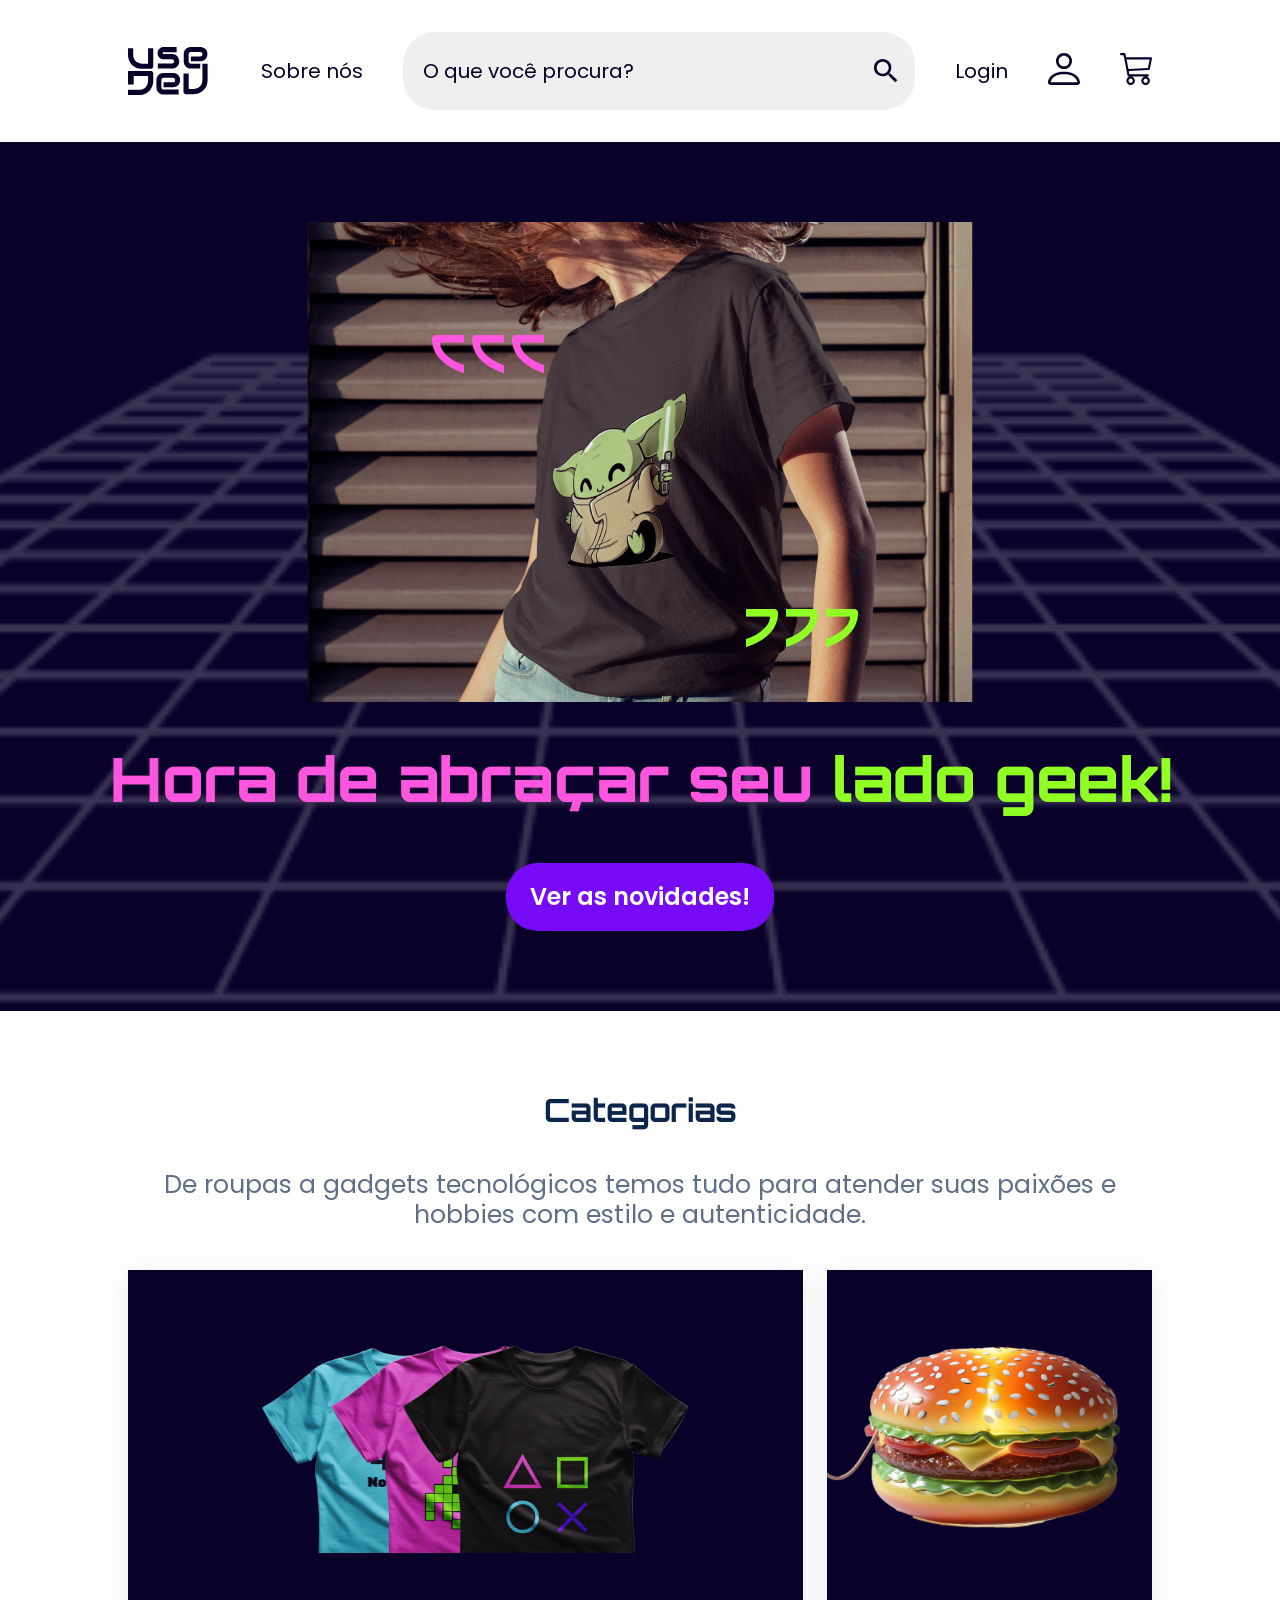
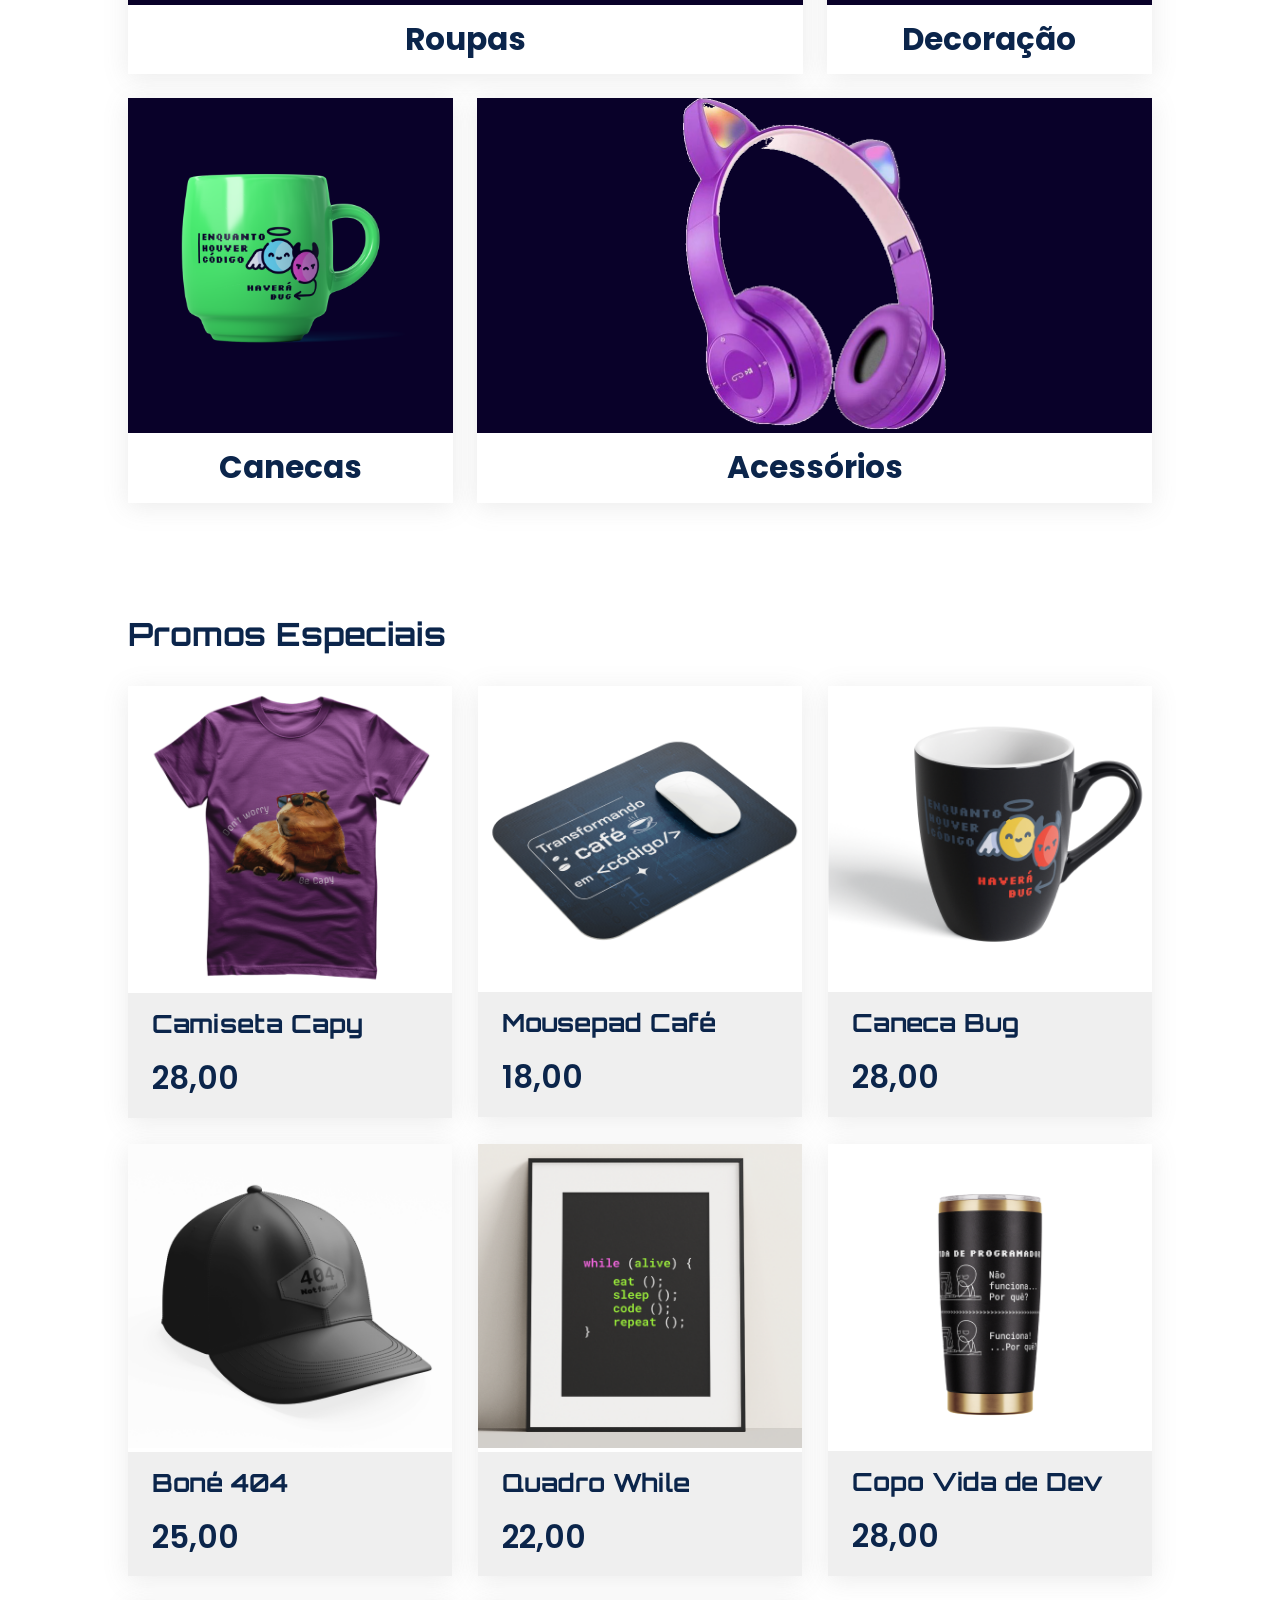
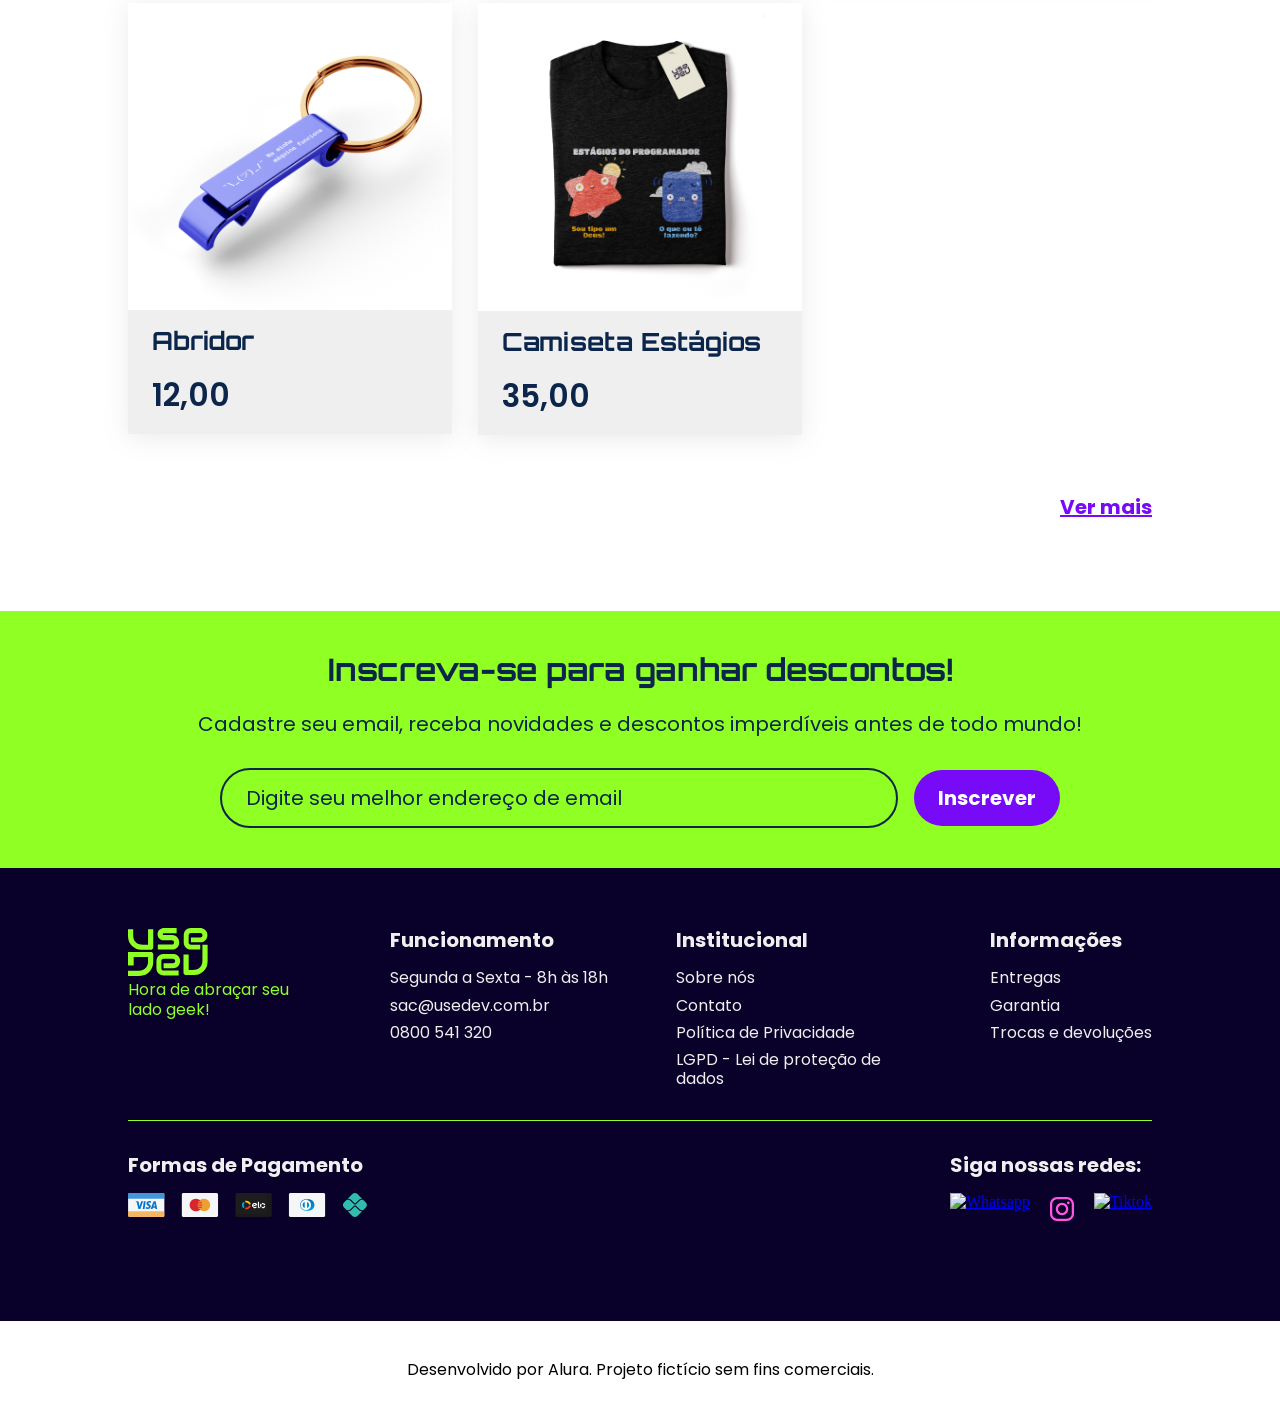
==== commit b89afd80: "Pagina Carrinho" ====
--- a/index.html
+++ b/index.html
@@ -17,6 +17,7 @@
     <link rel="stylesheet" href="./css/promocoes.css">
     <link rel="stylesheet" href="./css/newsletter.css">
     <link rel="stylesheet" href="./css/rodape.css">
+    <link rel="stylesheet" href="./css/copyright.css">
 </head>
 
 <body>
@@ -41,7 +42,7 @@
 
                 <li>
                     <h1 class="cabecalho__logo">
-                        <img src="./assets/logo-favicon/logo.svg" alt="Logo da UseDev">
+                        <a href="index.html"><img src="./assets/logo-favicon/logo.svg" alt="Logo da UseDev"></a>
                     </h1>
                 </li>
                 <li class="cabecalho__nav_list_item cabecalho__nav_list_item-sobre">
@@ -109,62 +110,78 @@
     <section class="promocoes">
         <h3 class="promocoes__titulo">Promos Especiais</h3>
         <ul class="promocoes__list">
-            <li class="promocoes__list_item">
-                <img src="assets/produtos/camiseta-capy.png" alt="camiseta capy">
-                <div class="promocoes__list_item_descricao">
-                    <h4>Camiseta Capy</h4>
-                    <p>28,00</p>
-                </div>
-            </li>
-            <li class="promocoes__list_item">
-                <img src="assets/produtos/mousepad.png" alt="mousepad">
-                <div class="promocoes__list_item_descricao">
-                    <h4>Mousepad Café</h4>
-                    <p>18,00</p>
-                </div>
-            </li>
-            <li class="promocoes__list_item">
-                <img src="assets/produtos/caneca.png" alt="caneca bug">
-                <div class="promocoes__list_item_descricao">
-                    <h4>Caneca Bug</h4>
-                    <p>28,00</p>
-                </div>
-            </li>
-            <li class="promocoes__list_item">
-                <img src="assets/produtos/bone.png" alt="boné">
-                <div class="promocoes__list_item_descricao">
-                    <h4>Boné 404</h4>
-                    <p>25,00</p>
-                </div>
-            </li>
-            <li class="promocoes__list_item">
-                <img src="assets/produtos/quadro.png" alt="quadro while">
-                <div class="promocoes__list_item_descricao">
-                    <h4>Quadro While</h4>
-                    <p>22,00</p>
-                </div>
-            </li>
-            <li class="promocoes__list_item">
-                <img src="assets/produtos/copo.png" alt="Copo Vida de Dev">
-                <div class="promocoes__list_item_descricao">
-                    <h4>Copo Vida de Dev</h4>
-                    <p>28,00</p>
-                </div>
-            </li>
-            <li class="promocoes__list_item">
-                <img src="assets/produtos/abridor.png" alt="abridor de garrafas">
-                <div class="promocoes__list_item_descricao">
-                    <h4>Abridor</h4>
-                    <p>12,00</p>
-                </div>
-            </li>
-            <li class="promocoes__list_item">
-                <img src="assets/produtos/camiseta-estagios.png" alt="Camiseta Estágios">
-                <div class="promocoes__list_item_descricao">
-                    <h4>Camiseta Estágios</h4>
-                    <p>35,00</p>
-                </div>
-            </li>
+            <a href="produto.html">
+                <li class="promocoes__list_item">
+                    <img src="assets/produtos/camiseta-capy.png" alt="camiseta capy">
+                    <div class="promocoes__list_item_descricao">
+                        <h4>Camiseta Capy</h4>
+                        <p>28,00</p>
+                    </div>
+                </li>
+            </a>
+            <a href="#">
+                <li class="promocoes__list_item">
+                    <img src="assets/produtos/mousepad.png" alt="mousepad">
+                    <div class="promocoes__list_item_descricao">
+                        <h4>Mousepad Café</h4>
+                        <p>18,00</p>
+                    </div>
+                </li>
+            </a>
+            <a href="#">
+                <li class="promocoes__list_item">
+                    <img src="assets/produtos/caneca.png" alt="caneca bug">
+                    <div class="promocoes__list_item_descricao">
+                        <h4>Caneca Bug</h4>
+                        <p>28,00</p>
+                    </div>
+                </li>
+            </a>
+            <a href="#">
+                <li class="promocoes__list_item">
+                    <img src="assets/produtos/bone.png" alt="boné">
+                    <div class="promocoes__list_item_descricao">
+                        <h4>Boné 404</h4>
+                        <p>25,00</p>
+                    </div>
+                </li>
+            </a>
+            <a href="#">
+                <li class="promocoes__list_item">
+                    <img src="assets/produtos/quadro.png" alt="quadro while">
+                    <div class="promocoes__list_item_descricao">
+                        <h4>Quadro While</h4>
+                        <p>22,00</p>
+                    </div>
+                </li>
+            </a>
+            <a href="#">
+                <li class="promocoes__list_item">
+                    <img src="assets/produtos/copo.png" alt="Copo Vida de Dev">
+                    <div class="promocoes__list_item_descricao">
+                        <h4>Copo Vida de Dev</h4>
+                        <p>28,00</p>
+                    </div>
+                </li>
+            </a>
+            <a href="#">
+                <li class="promocoes__list_item">
+                    <img src="assets/produtos/abridor.png" alt="abridor de garrafas">
+                    <div class="promocoes__list_item_descricao">
+                        <h4>Abridor</h4>
+                        <p>12,00</p>
+                    </div>
+                </li>
+            </a>
+            <a href="#">
+                <li class="promocoes__list_item">
+                    <img src="assets/produtos/camiseta-estagios.png" alt="Camiseta Estágios">
+                    <div class="promocoes__list_item_descricao">
+                        <h4>Camiseta Estágios</h4>
+                        <p>35,00</p>
+                    </div>
+                </li>
+            </a>
         </ul>
         <div class="promocoes__list_link"><a href="#">Ver mais</a></div>
     </section>
@@ -250,7 +267,7 @@
         </div>
         <div class="rodape__linha">
             <div class="rodape__coluna">
-                <h5 class="rodape__coluna_titulo">Formas de Pagamento</h5>
+                <h5 class="rodape__coluna_titulo rodape__coluna_titulo-center">Formas de Pagamento</h5>
                 <ul class="rodape__coluna_list-cartao">
                     <li>
                         <img src="assets/icons/ico-cartao-visa.svg" alt="Visa">
@@ -270,7 +287,7 @@
                 </ul>
             </div>
             <div class="rodape__coluna">
-                <h5 class="rodape__coluna_titulo">Siga nossas redes:</h5>
+                <h5 class="rodape__coluna_titulo rodape__coluna_titulo-center">Siga nossas redes:</h5>
                 <ul class="rodape__coluna_list-redes-sociais">
                     <li>
                         <a href="#"><img src="assets/icons/Whatsapp.svg" alt="Whatsapp"></a>
@@ -285,9 +302,10 @@
             </div>
         </div>
     </footer>
-
+    <section class="copyright">
+        <p class="rodape__copyright_texto">Desenvolvido por Alura. Projeto fictício sem fins comerciais.</p>
+    </section>
     <div class="rodape__copyright">
-        <p class="rodape__copyright_texto">Desenvolvido por Alura. Projeto fictício sem fins comerciais.</p>
     </div>
 </body>
 
--- a/css/cabecalho.css
+++ b/css/cabecalho.css
@@ -5,7 +5,7 @@
  }
 
 .cabecalho {
-    padding: 32px 12%;
+    padding: 32px 10%;
     width: 100%;
 }
 
@@ -112,7 +112,7 @@
     }
 }
 
-@media screen and (max-width: 480px) {
+@media screen and (max-width: 768px) {
     .cabecalho {
         padding: 24px 24px;
     }
--- a/css/banner.css
+++ b/css/banner.css
@@ -50,7 +50,6 @@
         gap: 40px;
         grid-template-columns: 1fr;
         text-align: center;
-        padding: 80px 38px;
     }
 
     .banner__container-titulo {
--- a/css/categorias.css
+++ b/css/categorias.css
@@ -1,7 +1,7 @@
 @charset "UTF-8";
 
 .categorias {
-    padding: 80px 12.5%;
+    padding: 80px 10%;
 }
 
 .categorias__titulo {
@@ -75,3 +75,24 @@
     text-align: center;
 }
 
+@media screen and (max-width: 1024px) {
+    .categorias {
+        padding: 40px 60px;
+    }
+}
+
+@media screen and (max-width: 768px) {
+    .categorias {
+        padding: 32px 24px;
+    }
+
+    .categorias__list {
+    grid-template-columns: 1fr;
+    grid-template-rows: repeat(4, auto);
+    grid-template-areas:
+    "roupas"
+    "decoracao"
+    "canecas"
+    "acessorios";
+}
+}
--- a/css/promocoes.css
+++ b/css/promocoes.css
@@ -1,7 +1,7 @@
 @charset "UTF-8";
 
 .promocoes {
-    padding: 32px 12.5%;
+    padding: 32px 10%;
 }
 
 .promocoes__list {
@@ -17,6 +17,10 @@
     font-family: var(--fonte-titulo);
     color: var(--cor-texto-principal);
     margin-bottom: 32px;
+}
+
+.promocoes__list a {
+    text-decoration: none;
 }
 
 .promocoes__list_item {
@@ -51,12 +55,32 @@
 }
 
 .promocoes__list_link {
+    padding: 20px 0;
+    margin: 40px 0;
+    text-align: right;
+}
+
+.promocoes__list_link a {
     font-size: 20px;
     font-weight: 700;
     font-family: var(--fonte-texto);
     line-height: 120%;
     color: var(--cor-fundo-botao);
-    padding: 20px 0;
-    margin: 40px 0;
     text-align: right;
+}
+
+@media screen and (max-width: 1024px) {
+    .promocoes {
+        padding: 40px 60px;
+    }
+
+    .promocoes__list_link {
+        text-align: center;
+    }
+}
+
+@media screen and (max-width: 768px) {
+    .promocoes {
+        padding: 32px 24px;
+    }
 }
--- a/css/rodape.css
+++ b/css/rodape.css
@@ -1,7 +1,7 @@
 @charset "UTF-8";
 
 .rodape {
-    padding: 60px 12.5%;
+    padding: 60px 10%;
     background: var(--cor-links);
     margin: 0 auto;
 }
@@ -79,9 +79,14 @@
     list-style-type: none
 }
 
-@media screen and (max-width: 768px) {
+@media screen and (max-width: 1024px) {
+    .rodape {
+        padding: 40px 60px;
+    }
+
     .rodape__linha:first-child {
         display: grid;
+        grid-template-columns: repeat(3, auto);
         grid-template-areas:
         "logo logo logo"
         "funcionamento institucional informacoes";
@@ -113,4 +118,36 @@
         border-top: 0;
         padding-top: 0px;
     }
+}
+
+@media screen and (max-width: 768px) {
+    .rodape {
+        padding: 60px 60px;
+        margin: auto;
+        width: 100%;
+    }
+
+    .rodape__linha:first-child {
+        grid-template-columns: auto;
+        grid-template-areas:
+        "logo"
+        "funcionamento"
+        "institucional"
+        "informacoes";
+        justify-content: center;
+    }
+
+    .rodape__linha:last-child {
+        grid-template-columns: auto;
+        justify-content: center;
+    }
+
+    .rodape__coluna_titulo-center {
+        text-align: center;
+    }
+
+    .rodape__coluna_list-cartao, .rodape__coluna_list-redes-sociais {
+        display: grid;
+        justify-content: center;
+    }
 }
--- a/css/copyright.css
+++ b/css/copyright.css
@@ -0,0 +1,14 @@
+.copyright {
+    width: 100%;
+    padding: 35.5px 0;
+    text-align: center;
+    font-family: var(--fonte-texto);
+    font-size: 16px;
+}
+
+@media screen and (max-width: 768px) {
+    .copyright {
+    padding: 29px 24;
+    font-size: 13px;
+}    
+}
